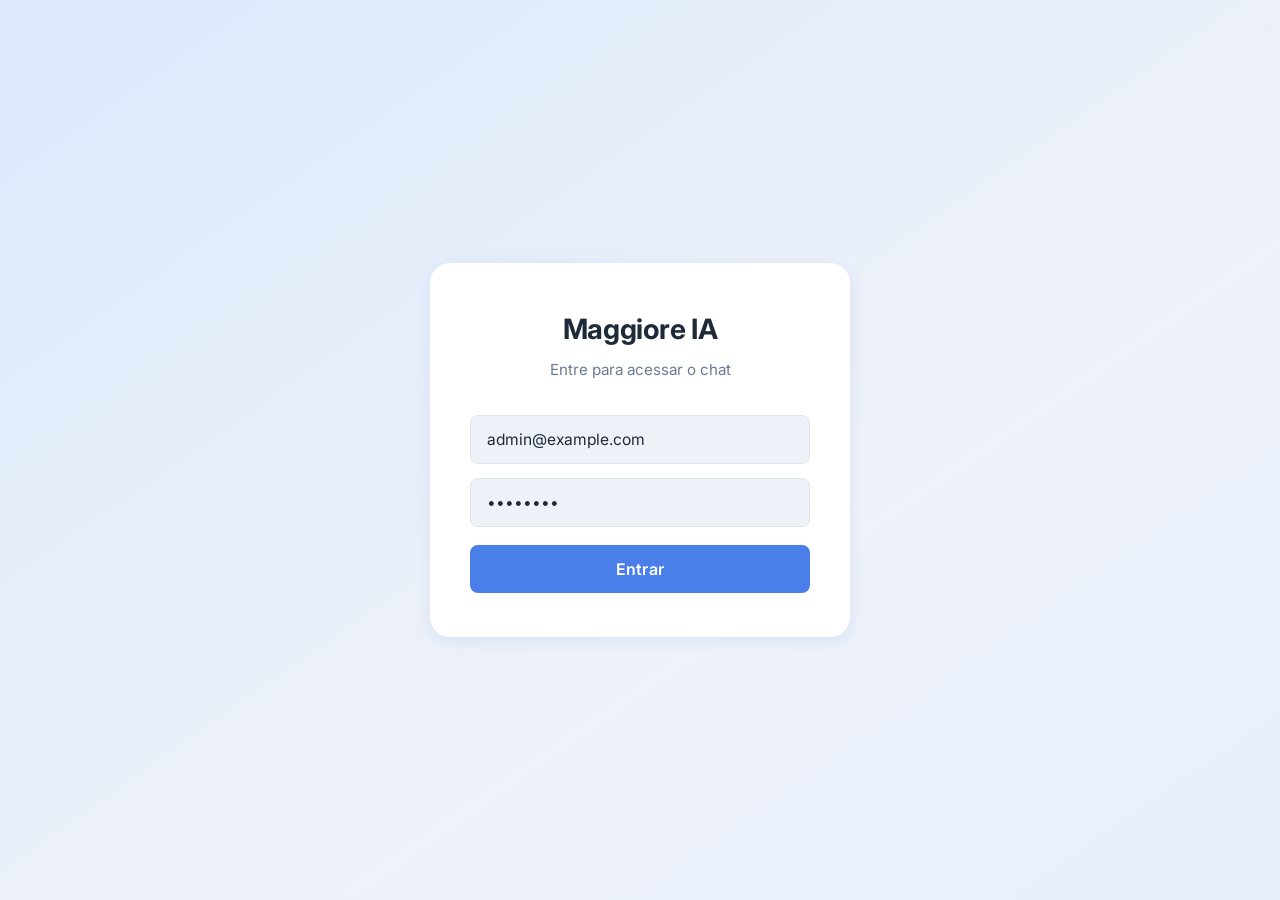
==== static/chat.html @ 81b96a22 "feat: initial commit — Maggiore IA WebUI FastAPI backend com proxy para Ollama, autenticação JWT e f" ====
<!DOCTYPE html>
<html lang="pt-BR">
<head>
  <meta charset="UTF-8">
  <meta name="viewport" content="width=device-width, initial-scale=1.0">
  <title>Maggiore IA — Chat</title>
  <link rel="stylesheet" href="/static/css/base.css">
  <link rel="stylesheet" href="/static/css/chat.css">
</head>
<body>
  <div class="chat-layout">

    <header class="chat-header">
      <h1>Maggiore IA</h1>

      <div class="header-controls">

        <!-- Model picker totalmente customizado -->
        <div class="model-picker" id="model-picker-wrap">
          <!-- Trigger (botão que abre o dropdown) -->
          <button type="button" class="model-picker-trigger" id="model-picker-trigger" aria-haspopup="listbox" aria-expanded="false">
            <div class="model-picker-icon">
              <svg width="14" height="14" viewBox="0 0 24 24" fill="none" stroke="currentColor" stroke-width="2.5" stroke-linecap="round" stroke-linejoin="round">
                <circle cx="12" cy="12" r="3"/><path d="M12 2v2M12 20v2M4.22 4.22l1.42 1.42M18.36 18.36l1.42 1.42M2 12h2M20 12h2M4.22 19.78l1.42-1.42M18.36 5.64l1.42-1.42"/>
              </svg>
            </div>
            <div class="model-picker-label">
              <div class="model-name" id="model-picker-name">Carregando…</div>
              <div class="model-sub">Modelo de linguagem</div>
            </div>
            <div class="model-picker-chevron" id="model-picker-chevron">
              <svg width="14" height="14" viewBox="0 0 24 24" fill="none" stroke="currentColor" stroke-width="2.5" stroke-linecap="round" stroke-linejoin="round">
                <polyline points="6 9 12 15 18 9"/>
              </svg>
            </div>
          </button>
          <!-- Dropdown (preenchido pelo JS) -->
          <ul class="model-dropdown" id="model-dropdown" role="listbox" aria-label="Modelos disponíveis"></ul>
          <!-- Input oculto para manter o valor selecionado acessível ao JS -->
          <input type="hidden" id="model-select" value="mistral">
        </div>

        <!-- Temperatura -->
        <div class="temp-group">
          <span class="temp-label">Temp.</span>
          <input type="range" id="temperature-slider" min="0" max="1" step="0.1" value="0.7" aria-label="Temperatura">
          <span class="temp-value-badge" id="temp-value">0.7</span>
        </div>

        <!-- Usuário -->
        <div class="user-menu">
          <span id="user-email" class="user-email"></span>
          <button type="button" id="btn-logout" class="btn-logout">Sair</button>
        </div>

      </div>
    </header>

    <main class="chat-messages" id="chat-messages">
      <div id="chat-log"></div>
    </main>

    <p id="api-error" class="chat-error"></p>

    <footer class="chat-footer">
      <div class="chat-footer-inner">
        <form id="chat-form" class="chat-input-wrap">
          <textarea id="message-input" placeholder="Digite sua mensagem…" rows="1"></textarea>
          <div class="chat-actions">
            <button type="submit" id="btn-send" class="btn-send" title="Enviar (Enter)">
              <svg xmlns="http://www.w3.org/2000/svg" width="18" height="18" viewBox="0 0 24 24" fill="none"
                   stroke="currentColor" stroke-width="2.5" stroke-linecap="round" stroke-linejoin="round">
                <line x1="12" y1="19" x2="12" y2="5"/>
                <polyline points="5 12 12 5 19 12"/>
              </svg>
            </button>
            <button type="button" id="btn-stop" class="btn-stop" title="Parar geração">
              <svg xmlns="http://www.w3.org/2000/svg" width="16" height="16" viewBox="0 0 24 24">
                <rect x="4" y="4" width="16" height="16" rx="2.5" fill="currentColor"/>
              </svg>
            </button>
          </div>
        </form>
      </div>
    </footer>

  </div>
  <script src="/static/js/auth.js"></script>
  <script src="/static/js/chat.js"></script>
</body>
</html>
---- static/css/base.css ----
/* base.css — estilos base, variáveis e login */
@import url('https://fonts.googleapis.com/css2?family=Inter:wght@400;500;600;700&display=swap');

:root {
  /* Paleta pastel/azul */
  --bg-page:         #eef2f8;
  --bg-card:         #ffffff;
  --bg-header:       #ffffff;
  --bg-user-msg:     #c7d8f8;
  --border:          #dde4f0;
  --border-focus:    #7aa5e8;

  --text:            #1e2a3a;
  --text-muted:      #6b7b96;
  --text-light:      #9aabc2;

  --accent:          #4a7ee8;
  --accent-hover:    #3366d6;
  --accent-soft:     #e8effe;

  --danger:          #e05a6b;
  --danger-soft:     #fdf0f1;

  --radius-sm:       8px;
  --radius-md:       14px;
  --radius-lg:       20px;
  --radius-full:     9999px;

  --shadow-sm:       0 1px 4px rgba(74, 126, 232, 0.08);
  --shadow-md:       0 4px 16px rgba(74, 126, 232, 0.12);

  --font:            'Inter', -apple-system, BlinkMacSystemFont, 'Segoe UI', sans-serif;
}

*, *::before, *::after {
  box-sizing: border-box;
  margin: 0;
  padding: 0;
}

body {
  font-family: var(--font);
  background: var(--bg-page);
  color: var(--text);
  line-height: 1.6;
  -webkit-font-smoothing: antialiased;
  min-height: 100vh;
}

/* ── Login ────────────────────────────────────────────────────────────────── */

.login-page {
  min-height: 100vh;
  display: flex;
  align-items: center;
  justify-content: center;
  padding: 24px;
  background: linear-gradient(145deg, #dce8fc 0%, #eef2f8 60%, #e8f0fe 100%);
}

.login-box {
  width: 100%;
  max-width: 420px;
  padding: 44px 40px;
  background: var(--bg-card);
  border-radius: var(--radius-lg);
  box-shadow: var(--shadow-md);
}

.login-box h1 {
  font-size: 1.75rem;
  font-weight: 700;
  color: var(--text);
  text-align: center;
  letter-spacing: -0.3px;
}

.login-box .subtitle {
  margin-top: 6px;
  margin-bottom: 32px;
  font-size: 0.95rem;
  color: var(--text-muted);
  text-align: center;
}

.login-box input {
  width: 100%;
  padding: 14px 16px;
  margin-bottom: 14px;
  border: 1.5px solid var(--border);
  border-radius: var(--radius-sm);
  font-size: 0.975rem;
  font-family: var(--font);
  color: var(--text);
  background: var(--bg-page);
  transition: border-color 0.2s, box-shadow 0.2s;
}

.login-box input:focus {
  outline: none;
  border-color: var(--border-focus);
  box-shadow: 0 0 0 3px rgba(74, 126, 232, 0.12);
  background: var(--bg-card);
}

.login-box input::placeholder {
  color: var(--text-light);
}

.login-box button[type="submit"] {
  width: 100%;
  padding: 14px;
  margin-top: 4px;
  border: none;
  border-radius: var(--radius-sm);
  background: var(--accent);
  color: white;
  font-size: 1rem;
  font-weight: 600;
  font-family: var(--font);
  cursor: pointer;
  letter-spacing: 0.2px;
  transition: background 0.2s, transform 0.1s;
}

.login-box button[type="submit"]:hover {
  background: var(--accent-hover);
}

.login-box button[type="submit"]:active {
  transform: scale(0.99);
}

.login-box button[type="submit"]:disabled {
  opacity: 0.65;
  cursor: not-allowed;
}

.login-error {
  margin-top: 14px;
  padding: 10px 14px;
  font-size: 0.875rem;
  color: var(--danger);
  background: var(--danger-soft);
  border-radius: var(--radius-sm);
  border-left: 3px solid var(--danger);
}

.login-error:empty {
  display: none;
}
---- static/css/chat.css ----
/* chat.css — layout principal do chat */

/* ── Layout ───────────────────────────────────────────────────────────────── */

.chat-layout {
  display: flex;
  flex-direction: column;
  height: 100vh;
  overflow: hidden;
  background: var(--bg-page);
}

/* ── Header ───────────────────────────────────────────────────────────────── */

.chat-header {
  display: flex;
  align-items: center;
  justify-content: space-between;
  flex-wrap: wrap;
  gap: 12px;
  padding: 0 28px;
  height: 64px;
  background: var(--bg-header);
  border-bottom: 1.5px solid var(--border);
  box-shadow: var(--shadow-sm);
  flex-shrink: 0;
  z-index: 100;
}

.chat-header h1 {
  font-size: 1.1rem;
  font-weight: 700;
  color: var(--text);
  letter-spacing: -0.2px;
}

.chat-header .header-controls {
  display: flex;
  align-items: center;
  gap: 16px;
  flex-wrap: wrap;
}

/* ── Model picker custom ──────────────────────────────────────────────────── */

.model-picker {
  position: relative;
}

/* Trigger (botão que abre o dropdown) */
.model-picker-trigger {
  display: flex;
  align-items: center;
  gap: 10px;
  padding: 7px 12px 7px 10px;
  border: 1.5px solid var(--border);
  border-radius: var(--radius-full);
  background: var(--bg-page);
  cursor: pointer;
  min-width: 200px;
  font-family: var(--font);
  transition: border-color 0.2s, box-shadow 0.2s;
}

.model-picker-trigger:hover,
.model-picker-trigger[aria-expanded="true"] {
  border-color: var(--border-focus);
  box-shadow: 0 0 0 3px rgba(74, 126, 232, 0.1);
}

.model-picker-icon {
  width: 28px;
  height: 28px;
  border-radius: 50%;
  background: var(--accent-soft);
  display: flex;
  align-items: center;
  justify-content: center;
  flex-shrink: 0;
  color: var(--accent);
}

.model-picker-label {
  flex: 1;
  min-width: 0;
  text-align: left;
}

.model-picker-label .model-name {
  font-size: 0.875rem;
  font-weight: 600;
  color: var(--text);
  white-space: nowrap;
  overflow: hidden;
  text-overflow: ellipsis;
  line-height: 1.2;
}

.model-picker-label .model-sub {
  font-size: 0.7rem;
  color: var(--text-muted);
  line-height: 1.3;
}

.model-picker-chevron {
  color: var(--text-muted);
  flex-shrink: 0;
  transition: transform 0.2s ease;
}

.model-picker-trigger[aria-expanded="true"] .model-picker-chevron {
  transform: rotate(180deg);
}

/* Dropdown list */
.model-dropdown {
  display: none;
  position: absolute;
  top: calc(100% + 8px);
  left: 0;
  min-width: 260px;
  background: var(--bg-card);
  border: 1.5px solid var(--border);
  border-radius: var(--radius-md);
  box-shadow: var(--shadow-md);
  list-style: none;
  padding: 6px;
  z-index: 200;
  overflow: hidden;
  animation: dropIn 0.15s ease;
}

@keyframes dropIn {
  from { opacity: 0; transform: translateY(-6px); }
  to   { opacity: 1; transform: translateY(0); }
}

.model-dropdown.open {
  display: block;
}

/* Cada item do dropdown */
.model-dropdown-item {
  display: flex;
  align-items: center;
  gap: 12px;
  padding: 10px 12px;
  border-radius: var(--radius-sm);
  cursor: pointer;
  transition: background 0.15s;
  user-select: none;
}

.model-dropdown-item:hover {
  background: var(--accent-soft);
}

.model-dropdown-item.selected {
  background: var(--accent-soft);
}

.model-dropdown-item .item-icon {
  width: 34px;
  height: 34px;
  border-radius: 50%;
  background: linear-gradient(135deg, #c7d8f8, #dce8fc);
  display: flex;
  align-items: center;
  justify-content: center;
  flex-shrink: 0;
  color: var(--accent);
  font-size: 0.9rem;
  font-weight: 700;
}

.model-dropdown-item .item-text {
  flex: 1;
  min-width: 0;
}

.model-dropdown-item .item-name {
  font-size: 0.9rem;
  font-weight: 600;
  color: var(--text);
  white-space: nowrap;
  overflow: hidden;
  text-overflow: ellipsis;
}

.model-dropdown-item .item-desc {
  font-size: 0.75rem;
  color: var(--text-muted);
  margin-top: 1px;
}

.model-dropdown-item .item-check {
  color: var(--accent);
  flex-shrink: 0;
  opacity: 0;
}

.model-dropdown-item.selected .item-check {
  opacity: 1;
}

/* ── Temperatura ─────────────────────────────────────────────────────────── */

.temp-group {
  display: flex;
  align-items: center;
  gap: 10px;
}

.temp-group .temp-label {
  font-size: 0.8rem;
  color: var(--text-muted);
  font-weight: 500;
}

.temp-group input[type="range"] {
  -webkit-appearance: none;
  appearance: none;
  width: 90px;
  height: 4px;
  border-radius: 99px;
  background: var(--border);
  outline: none;
  cursor: pointer;
}

.temp-group input[type="range"]::-webkit-slider-thumb {
  -webkit-appearance: none;
  width: 16px;
  height: 16px;
  border-radius: 50%;
  background: var(--accent);
  border: 2px solid white;
  box-shadow: 0 0 0 1px var(--accent);
  cursor: pointer;
}

.temp-group input[type="range"]::-moz-range-thumb {
  width: 16px;
  height: 16px;
  border-radius: 50%;
  background: var(--accent);
  border: 2px solid white;
  box-shadow: 0 0 0 1px var(--accent);
  cursor: pointer;
}

.temp-value-badge {
  font-size: 0.8rem;
  font-weight: 600;
  color: var(--accent);
  background: var(--accent-soft);
  padding: 2px 8px;
  border-radius: var(--radius-full);
  min-width: 36px;
  text-align: center;
}

/* ── User menu ────────────────────────────────────────────────────────────── */

.user-menu {
  display: flex;
  align-items: center;
  gap: 12px;
}

.user-email {
  font-size: 0.85rem;
  color: var(--text-muted);
  font-weight: 500;
}

.btn-logout {
  padding: 7px 16px;
  border: 1.5px solid var(--border);
  border-radius: var(--radius-full);
  background: transparent;
  font-size: 0.85rem;
  font-weight: 500;
  font-family: var(--font);
  color: var(--text-muted);
  cursor: pointer;
  transition: background 0.2s, border-color 0.2s, color 0.2s;
}

.btn-logout:hover {
  background: var(--danger-soft);
  border-color: var(--danger);
  color: var(--danger);
}

/* ── Área de mensagens ────────────────────────────────────────────────────── */

.chat-messages {
  flex: 1;
  min-height: 0;
  overflow-y: auto;
  overflow-x: hidden;
  scroll-behavior: smooth;
  /* padding lateral via #chat-log para não cortar o scrollbar */
}

.chat-messages::-webkit-scrollbar {
  width: 5px;
}

.chat-messages::-webkit-scrollbar-track {
  background: transparent;
}

.chat-messages::-webkit-scrollbar-thumb {
  background: var(--border);
  border-radius: 99px;
}

#chat-log {
  max-width: 760px;
  margin: 0 auto;
  padding: 32px 24px 16px;
  display: flex;
  flex-direction: column;
  gap: 24px;
}

/* ── Mensagens ───────────────────────────────────────────────────────────── */

.chat-message {
  display: flex;
  animation: msgIn 0.18s ease;
}

@keyframes msgIn {
  from { opacity: 0; transform: translateY(6px); }
  to   { opacity: 1; transform: translateY(0); }
}

/* Usuário: alinhado à direita com bolha */
.chat-message.user {
  justify-content: flex-end;
}

.chat-message.user .chat-bubble {
  max-width: 72%;
  padding: 12px 18px;
  background: var(--bg-user-msg);
  color: var(--text);
  border-radius: var(--radius-lg);
  border-bottom-right-radius: 4px;
  font-size: 0.975rem;
  line-height: 1.65;
  white-space: pre-wrap;
  word-break: break-word;
}

.chat-message.user .sender { display: none; }

/* IA: alinhado à esquerda, sem bolha, sem fundo */
.chat-message.assistant {
  justify-content: flex-start;
}

.chat-message.assistant .chat-bubble {
  max-width: 84%;
  padding: 0;
  background: transparent;
  font-size: 0.975rem;
  line-height: 1.75;
  white-space: pre-wrap;
  word-break: break-word;
  color: var(--text);
}

.chat-message.assistant .sender {
  display: block;
  font-size: 0.75rem;
  font-weight: 600;
  color: var(--text-muted);
  margin-bottom: 6px;
  letter-spacing: 0.3px;
  text-transform: uppercase;
}

/* ── Indicador "pensando" ─────────────────────────────────────────────────── */

.thinking-indicator {
  display: inline-flex;
  align-items: center;
  gap: 8px;
  font-size: 0.875rem;
  color: var(--text-muted);
  padding: 4px 0;
}

.thinking-dots {
  display: inline-flex;
  gap: 4px;
}

.thinking-dots span {
  width: 6px;
  height: 6px;
  border-radius: 50%;
  background: var(--accent);
  opacity: 0.3;
  animation: dotPulse 1.4s ease-in-out infinite both;
}

.thinking-dots span:nth-child(1) { animation-delay: 0s; }
.thinking-dots span:nth-child(2) { animation-delay: 0.22s; }
.thinking-dots span:nth-child(3) { animation-delay: 0.44s; }

@keyframes dotPulse {
  0%, 80%, 100% { opacity: 0.3; transform: scale(0.75); }
  40%           { opacity: 1;   transform: scale(1); }
}

/* ── Erro da API ─────────────────────────────────────────────────────────── */

.chat-error {
  max-width: 760px;
  margin: 0 auto 8px;
  padding: 10px 16px;
  font-size: 0.875rem;
  color: var(--danger);
  background: var(--danger-soft);
  border-radius: var(--radius-sm);
  border-left: 3px solid var(--danger);
}

.chat-error:empty { display: none; }

/* ── Rodapé / input area ─────────────────────────────────────────────────── */

.chat-footer {
  flex-shrink: 0;
  padding: 16px 24px 24px;
  background: var(--bg-page);
}

.chat-footer-inner {
  max-width: 760px;
  margin: 0 auto;
}

.chat-input-wrap {
  display: flex;
  gap: 10px;
  align-items: flex-end;
  background: var(--bg-card);
  border: 1.5px solid var(--border);
  border-radius: var(--radius-lg);
  padding: 10px 10px 10px 18px;
  transition: border-color 0.2s, box-shadow 0.2s;
  box-shadow: var(--shadow-sm);
}

.chat-input-wrap:focus-within {
  border-color: var(--border-focus);
  box-shadow: 0 0 0 3px rgba(74, 126, 232, 0.1);
}

.chat-input-wrap textarea {
  flex: 1;
  border: none;
  outline: none;
  resize: none;
  background: transparent;
  font-size: 0.975rem;
  font-family: var(--font);
  color: var(--text);
  line-height: 1.6;
  min-height: 28px;
  max-height: 180px;
  padding: 4px 0;
}

.chat-input-wrap textarea::placeholder {
  color: var(--text-light);
}

/* ── Botões de ação (enviar / parar) ─────────────────────────────────────── */

.chat-actions {
  position: relative;
  width: 44px;
  height: 44px;
  flex-shrink: 0;
}

.chat-actions .btn-send,
.chat-actions .btn-stop {
  position: absolute;
  inset: 0;
  display: flex;
  align-items: center;
  justify-content: center;
  width: 44px;
  height: 44px;
  border-radius: 50%;
  border: none;
  cursor: pointer;
  transition: opacity 0.18s ease, transform 0.18s ease, background 0.18s ease;
}

/* Enviar — azul pastel, visível por padrão */
.chat-actions .btn-send {
  background: var(--accent);
  color: white;
  opacity: 1;
  transform: scale(1);
  z-index: 2;
}

.chat-actions .btn-send:hover {
  background: var(--accent-hover);
}

/* Parar — vermelho, oculto por padrão */
.chat-actions .btn-stop {
  background: var(--danger);
  color: white;
  opacity: 0;
  transform: scale(0.6);
  z-index: 1;
  pointer-events: none;
}

.chat-actions .btn-stop:hover {
  background: #c94057;
}

/* Streaming ativo: troca os botões */
.chat-actions.is-streaming .btn-send {
  opacity: 0;
  transform: scale(0.6);
  pointer-events: none;
  z-index: 1;
}

.chat-actions.is-streaming .btn-stop {
  opacity: 1;
  transform: scale(1);
  pointer-events: auto;
  z-index: 2;
}

/* ── Responsivo ───────────────────────────────────────────────────────────── */

@media (max-width: 640px) {
  .chat-header {
    padding: 0 16px;
  }

  .chat-header h1 {
    font-size: 1rem;
  }

  .model-picker-face {
    min-width: 140px;
  }

  .temp-group input[type="range"] {
    width: 70px;
  }

  .chat-messages {
    padding: 20px 16px 12px;
  }

  .chat-footer {
    padding: 12px 16px 20px;
  }

  #chat-log {
    gap: 18px;
  }

  .chat-message.user .chat-bubble {
    max-width: 90%;
  }
}
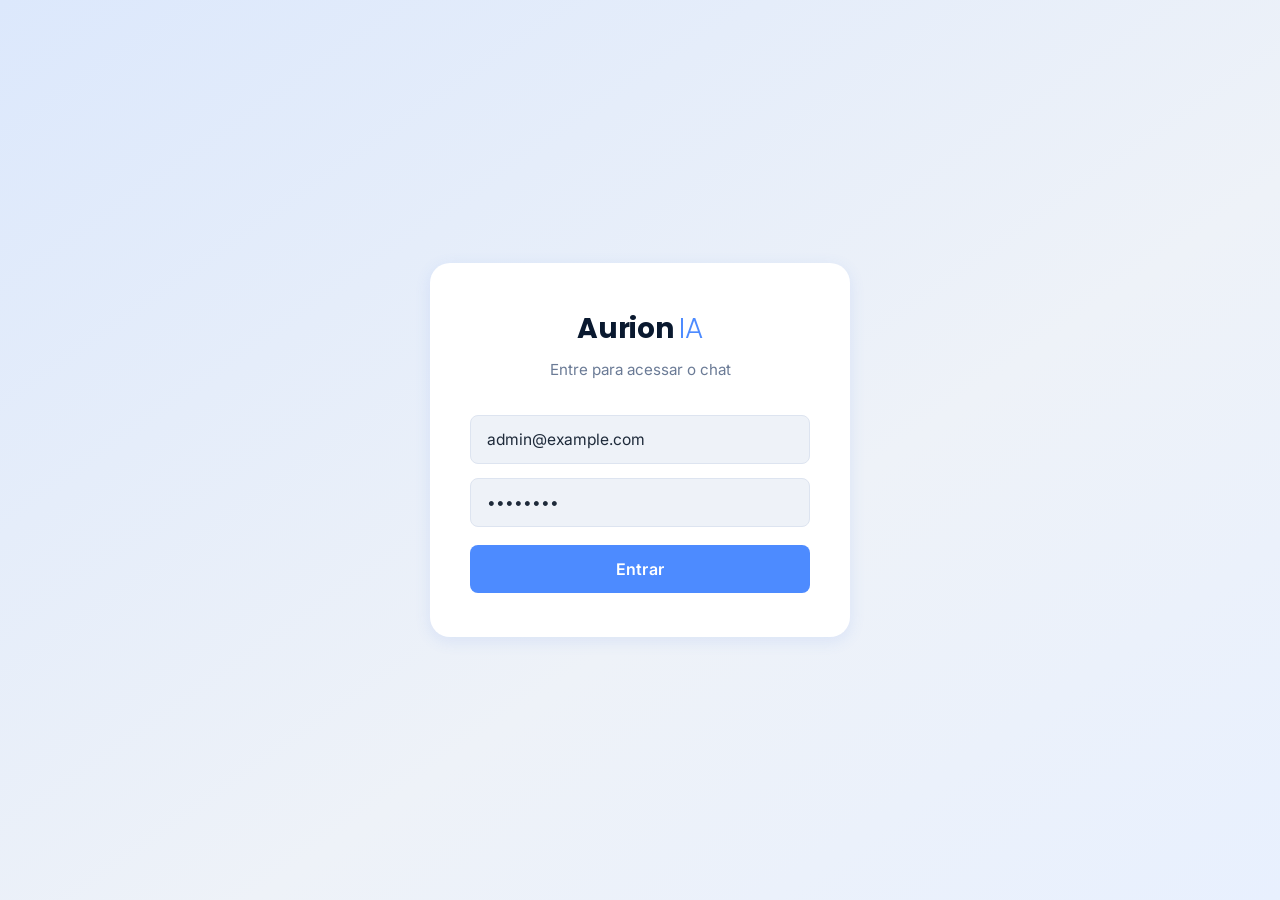
==== commit 4fcc1cdc: "UI: tema, ícone cérebro por tema, sidebar e model picker - Ícone cérebro (model picker + Pensando) c" ====
--- a/static/chat.html
+++ b/static/chat.html
@@ -3,88 +3,314 @@
 <head>
   <meta charset="UTF-8">
   <meta name="viewport" content="width=device-width, initial-scale=1.0">
-  <title>Maggiore IA — Chat</title>
+  <title>Aurion IA — Chat</title>
+  <link rel="icon" type="image/png" href="/static/image/aurion-icon-v3.1.png">
+  <link rel="stylesheet" href="https://cdnjs.cloudflare.com/ajax/libs/font-awesome/6.5.1/css/all.min.css" crossorigin="anonymous">
   <link rel="stylesheet" href="/static/css/base.css">
   <link rel="stylesheet" href="/static/css/chat.css">
 </head>
 <body>
-  <div class="chat-layout">
-
-    <header class="chat-header">
-      <h1>Maggiore IA</h1>
-
-      <div class="header-controls">
-
-        <!-- Model picker totalmente customizado -->
+  <div class="layout">
+
+    <!-- ── Sidebar ─────────────────────────────────────────────────── -->
+    <aside class="sidebar" id="sidebar">
+      <div class="sidebar-header">
+        <span class="sidebar-brand">
+          <img src="/static/image/aurion-icon-v3.1.svg" alt="" class="sidebar-brand-icon" width="24" height="24">
+          <span class="sidebar-brand-text"><span class="brand-aurion">Aurion</span> <span class="brand-ia">IA</span></span>
+        </span>
+        <button type="button" id="btn-toggle-sidebar" class="btn-icon-sm sidebar-toggle" title="Recolher menu" aria-label="Recolher menu">
+          <svg class="icon-sidebar" width="18" height="18" viewBox="0 0 24 24" fill="none" stroke="currentColor" stroke-width="2" stroke-linecap="round" stroke-linejoin="round"><rect x="3" y="4" width="6" height="16" rx="1"/><path d="M15 6h4M15 12h4M15 18h4"/></svg>
+          <img src="/static/image/aurion-icon-v3.1.svg" alt="" class="icon-logo" width="18" height="18">
+        </button>
+        <button type="button" id="btn-close-sidebar" class="btn-icon-sm sidebar-close" title="Fechar menu (mobile)" aria-label="Fechar menu">
+          <svg width="18" height="18" viewBox="0 0 24 24" fill="none" stroke="currentColor" stroke-width="2" stroke-linecap="round" stroke-linejoin="round"><line x1="18" y1="6" x2="6" y2="18"/><line x1="6" y1="6" x2="18" y2="18"/></svg>
+        </button>
+      </div>
+
+      <button type="button" id="btn-new-session" class="btn-new-session">
+        <svg width="15" height="15" viewBox="0 0 24 24" fill="none" stroke="currentColor" stroke-width="2.5" stroke-linecap="round" stroke-linejoin="round"><line x1="12" y1="5" x2="12" y2="19"/><line x1="5" y1="12" x2="19" y2="12"/></svg>
+        <span class="btn-new-session-text">Nova conversa</span>
+      </button>
+
+      <div class="sidebar-search-wrap">
+        <input type="text" id="sessions-search" class="sidebar-search" placeholder="Buscar conversas…" aria-label="Buscar conversas">
+      </div>
+
+      <div class="sidebar-archived-accordion" id="sidebar-archived-accordion" aria-expanded="false">
+        <button type="button" class="sidebar-archived-trigger" id="sidebar-archived-trigger" aria-controls="sidebar-archived-content" aria-expanded="false">
+          <span class="sidebar-archived-label">Arquivadas</span>
+          <svg class="sidebar-archived-chevron" width="14" height="14" viewBox="0 0 24 24" fill="none" stroke="currentColor" stroke-width="2"><polyline points="6 9 12 15 18 9"/></svg>
+        </button>
+        <div id="sidebar-archived-content" class="sidebar-archived-content" role="region" aria-labelledby="sidebar-archived-trigger" hidden>
+          <div id="sessions-archived-list" class="sessions-list sessions-archived-list">
+            <!-- preenchido ao expandir -->
+          </div>
+        </div>
+      </div>
+
+      <nav class="sessions-nav">
+        <div id="sessions-list" class="sessions-list">
+          <!-- preenchido pelo JS -->
+        </div>
+      </nav>
+
+      <footer class="sidebar-footer">
+        <div class="sidebar-user-wrap">
+          <button type="button" id="btn-sidebar-user" class="sidebar-user-trigger" aria-haspopup="true" aria-expanded="false" aria-label="Menu do usuário">
+            <span class="sidebar-user-avatar" id="sidebar-user-avatar">?</span>
+            <span class="sidebar-user-info">
+              <span class="sidebar-user-name" id="sidebar-user-name">Usuário</span>
+              <span class="sidebar-user-email" id="sidebar-user-email"></span>
+            </span>
+            <svg class="sidebar-user-chevron" width="14" height="14" viewBox="0 0 24 24" fill="none" stroke="currentColor" stroke-width="2"><polyline points="18 15 12 9 6 15"/></svg>
+          </button>
+          <div id="sidebar-user-dropdown" class="sidebar-user-dropdown" role="menu" aria-hidden="true">
+            <button type="button" class="sidebar-user-dropdown-item" data-action="profile" role="menuitem">Perfil</button>
+            <button type="button" class="sidebar-user-dropdown-item" data-action="prefs" role="menuitem">Configurações</button>
+            <button type="button" class="sidebar-user-dropdown-item sidebar-user-dropdown-item-danger" data-action="logout" role="menuitem">Sair</button>
+          </div>
+        </div>
+      </footer>
+    </aside>
+
+    <!-- ── Área de chat ────────────────────────────────────────────── -->
+    <div class="chat-layout">
+
+      <header class="chat-header">
+        <!-- Abrir sidebar (apenas mobile) -->
+        <button type="button" id="btn-open-sidebar" class="btn-icon-sm btn-open-sidebar-mobile" title="Abrir histórico" aria-label="Abrir histórico">
+          <svg width="18" height="18" viewBox="0 0 24 24" fill="none" stroke="currentColor" stroke-width="2" stroke-linecap="round" stroke-linejoin="round"><line x1="3" y1="12" x2="21" y2="12"/><line x1="3" y1="6" x2="21" y2="6"/><line x1="3" y1="18" x2="21" y2="18"/></svg>
+        </button>
+
+        <!-- Model picker (à esquerda do título) -->
         <div class="model-picker" id="model-picker-wrap">
-          <!-- Trigger (botão que abre o dropdown) -->
-          <button type="button" class="model-picker-trigger" id="model-picker-trigger" aria-haspopup="listbox" aria-expanded="false">
-            <div class="model-picker-icon">
-              <svg width="14" height="14" viewBox="0 0 24 24" fill="none" stroke="currentColor" stroke-width="2.5" stroke-linecap="round" stroke-linejoin="round">
-                <circle cx="12" cy="12" r="3"/><path d="M12 2v2M12 20v2M4.22 4.22l1.42 1.42M18.36 18.36l1.42 1.42M2 12h2M20 12h2M4.22 19.78l1.42-1.42M18.36 5.64l1.42-1.42"/>
-              </svg>
-            </div>
-            <div class="model-picker-label">
-              <div class="model-name" id="model-picker-name">Carregando…</div>
-              <div class="model-sub">Modelo de linguagem</div>
-            </div>
-            <div class="model-picker-chevron" id="model-picker-chevron">
-              <svg width="14" height="14" viewBox="0 0 24 24" fill="none" stroke="currentColor" stroke-width="2.5" stroke-linecap="round" stroke-linejoin="round">
-                <polyline points="6 9 12 15 18 9"/>
-              </svg>
-            </div>
-          </button>
-          <!-- Dropdown (preenchido pelo JS) -->
-          <ul class="model-dropdown" id="model-dropdown" role="listbox" aria-label="Modelos disponíveis"></ul>
-          <!-- Input oculto para manter o valor selecionado acessível ao JS -->
-          <input type="hidden" id="model-select" value="mistral">
-        </div>
-
-        <!-- Temperatura -->
-        <div class="temp-group">
-          <span class="temp-label">Temp.</span>
-          <input type="range" id="temperature-slider" min="0" max="1" step="0.1" value="0.7" aria-label="Temperatura">
-          <span class="temp-value-badge" id="temp-value">0.7</span>
-        </div>
-
-        <!-- Usuário -->
-        <div class="user-menu">
-          <span id="user-email" class="user-email"></span>
-          <button type="button" id="btn-logout" class="btn-logout">Sair</button>
-        </div>
-
-      </div>
-    </header>
-
-    <main class="chat-messages" id="chat-messages">
-      <div id="chat-log"></div>
-    </main>
-
-    <p id="api-error" class="chat-error"></p>
-
-    <footer class="chat-footer">
-      <div class="chat-footer-inner">
-        <form id="chat-form" class="chat-input-wrap">
-          <textarea id="message-input" placeholder="Digite sua mensagem…" rows="1"></textarea>
-          <div class="chat-actions">
-            <button type="submit" id="btn-send" class="btn-send" title="Enviar (Enter)">
-              <svg xmlns="http://www.w3.org/2000/svg" width="18" height="18" viewBox="0 0 24 24" fill="none"
-                   stroke="currentColor" stroke-width="2.5" stroke-linecap="round" stroke-linejoin="round">
-                <line x1="12" y1="19" x2="12" y2="5"/>
-                <polyline points="5 12 12 5 19 12"/>
-              </svg>
+            <button type="button" class="model-picker-trigger" id="model-picker-trigger" aria-haspopup="listbox" aria-expanded="false">
+              <div class="model-picker-icon">
+                <span class="model-picker-brain-icon" role="img" aria-hidden="true"></span>
+              </div>
+              <div class="model-picker-label">
+                <div class="model-name" id="model-picker-name">Carregando…</div>
+                <div class="model-sub">Modelo de linguagem</div>
+              </div>
+              <div class="model-picker-chevron" id="model-picker-chevron">
+                <svg width="14" height="14" viewBox="0 0 24 24" fill="none" stroke="currentColor" stroke-width="2.5" stroke-linecap="round" stroke-linejoin="round">
+                  <polyline points="6 9 12 15 18 9"/>
+                </svg>
+              </div>
             </button>
-            <button type="button" id="btn-stop" class="btn-stop" title="Parar geração">
-              <svg xmlns="http://www.w3.org/2000/svg" width="16" height="16" viewBox="0 0 24 24">
-                <rect x="4" y="4" width="16" height="16" rx="2.5" fill="currentColor"/>
-              </svg>
+            <ul class="model-dropdown" id="model-dropdown" role="listbox" aria-label="Modelos disponíveis"></ul>
+            <input type="hidden" id="model-select" value="mistral">
+          </div>
+
+        <h1 id="chat-header-title" class="chat-header-brand"><span class="brand-aurion">Aurion</span> <span class="brand-ia">IA</span></h1>
+
+        <div class="header-controls">
+          <button type="button" id="btn-theme" class="btn-icon-sm" title="Alternar tema" aria-label="Alternar tema">
+              <svg id="icon-sun" xmlns="http://www.w3.org/2000/svg" width="18" height="18" viewBox="0 0 24 24" fill="none" stroke="currentColor" stroke-width="2" stroke-linecap="round" stroke-linejoin="round"><circle cx="12" cy="12" r="5"/><line x1="12" y1="1" x2="12" y2="3"/><line x1="12" y1="21" x2="12" y2="23"/><line x1="4.22" y1="4.22" x2="5.64" y2="5.64"/><line x1="18.36" y1="18.36" x2="19.78" y2="19.78"/><line x1="1" y1="12" x2="3" y2="12"/><line x1="21" y1="12" x2="23" y2="12"/><line x1="4.22" y1="19.78" x2="5.64" y2="18.36"/><line x1="18.36" y1="5.64" x2="19.78" y2="4.22"/></svg>
+              <svg id="icon-moon" xmlns="http://www.w3.org/2000/svg" width="18" height="18" viewBox="0 0 24 24" fill="none" stroke="currentColor" stroke-width="2" stroke-linecap="round" stroke-linejoin="round" style="display:none"><path d="M21 12.79A9 9 0 1 1 11.21 3 7 7 0 0 0 21 12.79z"/></svg>
             </button>
-          </div>
-        </form>
-      </div>
-    </footer>
-
-  </div>
+        </div>
+      </header>
+
+      <main class="chat-messages" id="chat-messages">
+        <div id="empty-state" class="empty-state" aria-hidden="true">
+          <div class="empty-state-inner">
+            <h2 id="empty-state-title" class="empty-state-title">Como posso te ajudar?</h2>
+            <p id="empty-state-subtitle" class="empty-state-subtitle">Pergunte qualquer coisa. A IA vai responder em seguida.</p>
+            <form id="empty-state-form" class="empty-state-form">
+              <div class="chat-input-wrap empty-state-input-wrap">
+                <div class="chat-input-row chat-input-row-main">
+                  <textarea id="empty-state-input" placeholder="Digite sua mensagem…" rows="1"></textarea>
+                  <div class="chat-actions">
+                  <button type="submit" class="btn-send" title="Enviar">
+                    <svg xmlns="http://www.w3.org/2000/svg" width="18" height="18" viewBox="0 0 24 24" fill="none" stroke="currentColor" stroke-width="2.5" stroke-linecap="round" stroke-linejoin="round"><line x1="12" y1="19" x2="12" y2="5"/><polyline points="5 12 12 5 19 12"/></svg>
+                  </button>
+                </div>
+                </div>
+                <div class="chat-input-row chat-input-row-config">
+                  <div class="thinking-controls" id="thinking-controls-empty">
+                    <label class="thinking-toggle-btn"><input type="checkbox" id="thinking-enabled-empty" class="thinking-checkbox" aria-label="Ativar Thinking"><span class="thinking-toggle-icon"><svg width="14" height="14" viewBox="0 0 24 24" fill="none" stroke="currentColor" stroke-width="2"><path d="M9.663 17h4.673M12 3v1m6.364 1.636l-.707.707M21 12h-1M4 12H3m3.343-5.657l-.707-.707m2.828 9.9a5 5 0 117.072 0l-.548.547A3.374 3.374 0 0014 18.469V19a2 2 0 11-4 0v-.531c0-.895-.356-1.754-.988-2.386l-.548-.547z"/></svg></span><span class="thinking-toggle-label">Thinking</span></label>
+                    <div class="thinking-level-picker thinking-level-dropup" id="thinking-level-picker-empty">
+                      <button type="button" class="thinking-level-trigger-btn" id="thinking-level-trigger-empty" aria-haspopup="listbox" aria-expanded="false">
+                        <span class="thinking-level-icon"><svg width="14" height="14" viewBox="0 0 24 24" fill="none" stroke="currentColor" stroke-width="2"><path d="M9.663 17h4.673M12 3v1m6.364 1.636l-.707.707M21 12h-1M4 12H3m3.343-5.657l-.707-.707m2.828 9.9a5 5 0 117.072 0l-.548.547A3.374 3.374 0 0014 18.469V19a2 2 0 11-4 0v-.531c0-.895-.356-1.754-.988-2.386l-.548-.547z"/></svg></span>
+                        <span class="thinking-level-name" id="thinking-level-name-empty">Inteligente</span>
+                        <span class="thinking-level-chevron"><svg width="12" height="12" viewBox="0 0 24 24" fill="none" stroke="currentColor" stroke-width="2.5"><polyline points="18 15 12 9 6 15"/></svg></span>
+                      </button>
+                      <ul class="thinking-level-list" id="thinking-level-dropdown-empty" role="listbox">
+                        <li class="thinking-level-item" data-value="esperto" role="option">Esperto</li>
+                        <li class="thinking-level-item" data-value="inteligente" role="option">Inteligente</li>
+                        <li class="thinking-level-item" data-value="culto" role="option">Culto</li>
+                        <li class="thinking-level-item" data-value="sabio" role="option">Sábio</li>
+                      </ul>
+                      <input type="hidden" id="thinking-level-empty" value="inteligente">
+                    </div>
+                  </div>
+                </div>
+              </div>
+            </form>
+          </div>
+        </div>
+        <div id="chat-log"></div>
+      </main>
+
+      <p id="api-error" class="chat-error"></p>
+
+      <footer class="chat-footer" id="chat-footer">
+        <div class="chat-footer-inner">
+          <form id="chat-form" class="chat-input-wrap">
+            <div class="chat-input-row chat-input-row-main">
+              <textarea id="message-input" placeholder="Digite sua mensagem…" rows="1"></textarea>
+              <div class="chat-actions">
+              <button type="submit" id="btn-send" class="btn-send" title="Enviar (Enter)">
+                <svg xmlns="http://www.w3.org/2000/svg" width="18" height="18" viewBox="0 0 24 24" fill="none"
+                     stroke="currentColor" stroke-width="2.5" stroke-linecap="round" stroke-linejoin="round">
+                  <line x1="12" y1="19" x2="12" y2="5"/>
+                  <polyline points="5 12 12 5 19 12"/>
+                </svg>
+              </button>
+              <button type="button" id="btn-stop" class="btn-stop" title="Parar geração">
+                <svg xmlns="http://www.w3.org/2000/svg" width="16" height="16" viewBox="0 0 24 24">
+                  <rect x="4" y="4" width="16" height="16" rx="2.5" fill="currentColor"/>
+                </svg>
+              </button>
+            </div>
+            </div>
+            <div class="chat-input-row chat-input-row-config">
+              <div class="thinking-controls" id="thinking-controls">
+                <label class="thinking-toggle-btn" title="Modo Thinking: análise antes da resposta">
+                  <input type="checkbox" id="thinking-enabled" class="thinking-checkbox" aria-label="Ativar Thinking">
+                  <span class="thinking-toggle-icon"><svg width="14" height="14" viewBox="0 0 24 24" fill="none" stroke="currentColor" stroke-width="2" stroke-linecap="round" stroke-linejoin="round"><path d="M9.663 17h4.673M12 3v1m6.364 1.636l-.707.707M21 12h-1M4 12H3m3.343-5.657l-.707-.707m2.828 9.9a5 5 0 117.072 0l-.548.547A3.374 3.374 0 0014 18.469V19a2 2 0 11-4 0v-.531c0-.895-.356-1.754-.988-2.386l-.548-.547z"/></svg></span>
+                  <span class="thinking-toggle-label">Thinking</span>
+                </label>
+                <div class="thinking-level-picker thinking-level-dropup" id="thinking-level-picker">
+                  <button type="button" class="thinking-level-trigger-btn" id="thinking-level-trigger" aria-haspopup="listbox" aria-expanded="false">
+                    <span class="thinking-level-icon"><svg width="14" height="14" viewBox="0 0 24 24" fill="none" stroke="currentColor" stroke-width="2" stroke-linecap="round" stroke-linejoin="round"><path d="M9.663 17h4.673M12 3v1m6.364 1.636l-.707.707M21 12h-1M4 12H3m3.343-5.657l-.707-.707m2.828 9.9a5 5 0 117.072 0l-.548.547A3.374 3.374 0 0014 18.469V19a2 2 0 11-4 0v-.531c0-.895-.356-1.754-.988-2.386l-.548-.547z"/></svg></span>
+                    <span class="thinking-level-name" id="thinking-level-name">Inteligente</span>
+                    <span class="thinking-level-chevron"><svg width="12" height="12" viewBox="0 0 24 24" fill="none" stroke="currentColor" stroke-width="2.5"><polyline points="18 15 12 9 6 15"/></svg></span>
+                  </button>
+                  <ul class="thinking-level-list" id="thinking-level-dropdown" role="listbox">
+                    <li class="thinking-level-item" data-value="esperto" role="option">Esperto</li>
+                    <li class="thinking-level-item" data-value="inteligente" role="option">Inteligente</li>
+                    <li class="thinking-level-item" data-value="culto" role="option">Culto</li>
+                    <li class="thinking-level-item" data-value="sabio" role="option">Sábio</li>
+                  </ul>
+                  <input type="hidden" id="thinking-level" value="inteligente">
+                </div>
+              </div>
+            </div>
+          </form>
+        </div>
+      </footer>
+
+    </div><!-- .chat-layout -->
+
+    <!-- Overlay para fechar sidebar no mobile -->
+    <div class="sidebar-overlay" id="sidebar-overlay"></div>
+
+    <!-- Modal Perfil -->
+    <div id="modal-profile" class="modal" role="dialog" aria-labelledby="modal-profile-title" aria-hidden="true">
+      <div class="modal-backdrop"></div>
+      <div class="modal-box">
+        <div class="modal-header">
+          <h2 id="modal-profile-title">Perfil</h2>
+          <button type="button" class="modal-close profile-modal-close" aria-label="Fechar">&times;</button>
+        </div>
+        <div class="modal-body">
+          <div class="form-group">
+            <label for="profile-email">E-mail</label>
+            <input type="text" id="profile-email" readonly class="input-readonly">
+          </div>
+          <div class="form-row">
+            <div class="form-group">
+              <label for="profile-first-name">Nome</label>
+              <input type="text" id="profile-first-name" placeholder="Nome" maxlength="128">
+            </div>
+            <div class="form-group">
+              <label for="profile-last-name">Sobrenome</label>
+              <input type="text" id="profile-last-name" placeholder="Sobrenome" maxlength="128">
+            </div>
+          </div>
+          <div class="form-group">
+            <label for="profile-nickname">Apelido</label>
+            <input type="text" id="profile-nickname" placeholder="Apelido" maxlength="128">
+          </div>
+          <div class="form-group">
+            <label for="profile-bio">Bio</label>
+            <textarea id="profile-bio" placeholder="Um pouco sobre você (pode ser usado na memória depois)" rows="3" maxlength="1000"></textarea>
+          </div>
+          <div class="modal-section">
+            <h3 class="modal-section-title">Segurança</h3>
+            <div class="form-group">
+              <label for="profile-current-password">Senha atual</label>
+              <input type="password" id="profile-current-password" placeholder="Senha atual" autocomplete="current-password">
+            </div>
+            <div class="form-group">
+              <label for="profile-new-password">Nova senha</label>
+              <input type="password" id="profile-new-password" placeholder="Nova senha" autocomplete="new-password">
+            </div>
+            <button type="button" class="btn-secondary" id="profile-change-password-btn">Trocar senha</button>
+          </div>
+        </div>
+        <div class="modal-footer">
+          <button type="button" class="btn-primary" id="profile-save-btn">Salvar</button>
+          <button type="button" class="btn-secondary" id="profile-close-btn">Fechar</button>
+        </div>
+      </div>
+    </div>
+
+    <!-- Modal Preferências (estilo igual ao dropdown do modelo) -->
+    <div id="modal-prefs" class="modal" role="dialog" aria-labelledby="modal-prefs-title" aria-hidden="true">
+      <div class="modal-backdrop"></div>
+      <div class="modal-box modal-prefs-box">
+        <div class="modal-header">
+          <h2 id="modal-prefs-title">Preferências</h2>
+          <button type="button" class="modal-close modal-prefs-close" aria-label="Fechar">&times;</button>
+        </div>
+        <div class="modal-body">
+          <div class="form-group">
+            <label for="pref-model">Modelo padrão</label>
+            <div class="pref-model-picker">
+              <button type="button" class="model-picker-trigger pref-trigger" id="pref-model-trigger" aria-haspopup="listbox" aria-expanded="false">
+                <div class="model-picker-icon"><span class="model-picker-brain-icon" role="img" aria-hidden="true"></span></div>
+                <div class="model-picker-label"><div class="model-name" id="pref-model-name">Carregando…</div><div class="model-sub">Modelo de linguagem</div></div>
+                <div class="model-picker-chevron"><svg width="14" height="14" viewBox="0 0 24 24" fill="none" stroke="currentColor" stroke-width="2.5"><polyline points="6 9 12 15 18 9"/></svg></div>
+              </button>
+              <ul class="model-dropdown pref-dropdown" id="pref-model-dropdown" role="listbox"></ul>
+              <input type="hidden" id="pref-model-value" value="">
+            </div>
+          </div>
+          <div class="form-group">
+            <label for="pref-temperature">Temperatura padrão</label>
+            <div class="pref-temperature-wrap">
+              <input type="range" id="pref-temperature" min="0" max="1" step="0.1" value="0.7">
+              <span id="pref-temperature-value" class="pref-value">0.7</span>
+            </div>
+          </div>
+          <div class="form-group">
+            <label for="pref-theme">Tema padrão</label>
+            <div class="pref-theme-picker">
+              <button type="button" class="model-picker-trigger pref-trigger" id="pref-theme-trigger" aria-haspopup="listbox" aria-expanded="false">
+                <div class="model-picker-label"><div class="model-name" id="pref-theme-name">Seguir sistema</div><div class="model-sub">Aparência</div></div>
+                <div class="model-picker-chevron"><svg width="14" height="14" viewBox="0 0 24 24" fill="none" stroke="currentColor" stroke-width="2.5"><polyline points="6 9 12 15 18 9"/></svg></div>
+              </button>
+              <ul class="model-dropdown pref-dropdown" id="pref-theme-dropdown" role="listbox">
+                <li class="model-dropdown-item" data-value="light" role="option">Claro</li>
+                <li class="model-dropdown-item" data-value="dark" role="option">Escuro</li>
+                <li class="model-dropdown-item" data-value="system" role="option">Seguir sistema</li>
+              </ul>
+              <input type="hidden" id="pref-theme-value" value="system">
+            </div>
+          </div>
+        </div>
+        <div class="modal-footer">
+          <button type="button" class="btn-primary" id="prefs-save-btn">Salvar</button>
+        </div>
+      </div>
+    </div>
+
+  </div><!-- .layout -->
+
   <script src="/static/js/auth.js"></script>
   <script src="/static/js/chat.js"></script>
 </body>
--- a/static/css/base.css
+++ b/static/css/base.css
@@ -1,8 +1,13 @@
 /* base.css — estilos base, variáveis e login */
 @import url('https://fonts.googleapis.com/css2?family=Inter:wght@400;500;600;700&display=swap');
+@import url('https://fonts.googleapis.com/css2?family=Poppins:wght@300;400;500;600;700&display=swap');
 
 :root {
-  /* Paleta pastel/azul */
+  /* Marca Aurion IA */
+  --aurion-light:    #4D8BFF;
+  --aurion-dark:    #0A192F;
+
+  /* Paleta (tons claros com Aurion) */
   --bg-page:         #eef2f8;
   --bg-card:         #ffffff;
   --bg-header:       #ffffff;
@@ -14,8 +19,8 @@
   --text-muted:      #6b7b96;
   --text-light:      #9aabc2;
 
-  --accent:          #4a7ee8;
-  --accent-hover:    #3366d6;
+  --accent:          var(--aurion-light);
+  --accent-hover:    #3d7ae8;
   --accent-soft:     #e8effe;
 
   --danger:          #e05a6b;
@@ -30,6 +35,41 @@
   --shadow-md:       0 4px 16px rgba(74, 126, 232, 0.12);
 
   --font:            'Inter', -apple-system, BlinkMacSystemFont, 'Segoe UI', sans-serif;
+  --font-brand:      'Poppins', var(--font);
+
+  /* Ícone cérebro: tema claro = azul escuro */
+  --brain-icon-color: var(--aurion-dark);
+}
+
+/* ── Tema escuro (Aurion dark) ─────────────────────────────────────────────── */
+[data-theme="dark"] {
+  /* Ícone cérebro: tema escuro = azul claro */
+  --brain-icon-color: var(--aurion-light);
+
+  --bg-page:         #0A192F;
+  --bg-card:         #112240;
+  --bg-header:       #0A192F;
+  --bg-user-msg:     #1e3a5f;
+  --border:          #233554;
+  --border-focus:    #4D8BFF;
+
+  --text:            #e6f1ff;
+  --text-muted:      #94a3b8;
+  --text-light:      #64748b;
+
+  --accent:          var(--aurion-light);
+  --accent-hover:    #6b9dff;
+  --accent-soft:     #1e3a5f;
+
+  --danger:          #f87171;
+  --danger-soft:     #2d1515;
+
+  --shadow-sm:       0 1px 4px rgba(0, 0, 0, 0.3);
+  --shadow-md:       0 4px 16px rgba(0, 0, 0, 0.4);
+}
+
+[data-theme="dark"] .login-page {
+  background: linear-gradient(145deg, #020c1b 0%, #0A192F 60%, #112240 100%);
 }
 
 *, *::before, *::after {
@@ -69,10 +109,23 @@
 
 .login-box h1 {
   font-size: 1.75rem;
-  font-weight: 700;
   color: var(--text);
   text-align: center;
   letter-spacing: -0.3px;
+}
+.login-box h1.login-brand {
+  font-family: var(--font-brand);
+}
+.login-box h1.login-brand .brand-aurion {
+  font-weight: 700;
+  color: #0A192F;
+}
+.login-box h1.login-brand .brand-ia {
+  font-weight: 300;
+  color: var(--accent);
+}
+[data-theme="dark"] .login-box h1.login-brand .brand-aurion {
+  color: var(--text);
 }
 
 .login-box .subtitle {
@@ -149,3 +202,31 @@
 .login-error:empty {
   display: none;
 }
+
+/* Toast (notificações leves) */
+.toast-msg {
+  position: fixed;
+  bottom: 24px;
+  left: 50%;
+  transform: translateX(-50%);
+  padding: 12px 20px;
+  background: var(--bg-card);
+  border: 1.5px solid var(--border);
+  border-radius: var(--radius-md);
+  box-shadow: var(--shadow-md);
+  font-size: 0.875rem;
+  color: var(--text);
+  z-index: 1000;
+  animation: toastIn 0.25s ease;
+}
+
+.toast-msg.toast-error {
+  color: var(--danger);
+  border-color: var(--danger);
+  background: var(--danger-soft);
+}
+
+@keyframes toastIn {
+  from { opacity: 0; transform: translateX(-50%) translateY(10px); }
+  to   { opacity: 1; transform: translateX(-50%) translateY(0); }
+}
--- a/static/css/chat.css
+++ b/static/css/chat.css
@@ -1,24 +1,718 @@
 /* chat.css — layout principal do chat */
 
-/* ── Layout ───────────────────────────────────────────────────────────────── */
-
-.chat-layout {
-  display: flex;
-  flex-direction: column;
+/* ── Layout raiz: sidebar fixa à esquerda + chat à direita ──────────────── */
+
+html, body {
+  height: 100%;
+  overflow: hidden;
+}
+
+.layout {
+  display: flex;
+  width: 100vw;
   height: 100vh;
   overflow: hidden;
   background: var(--bg-page);
 }
 
+/* ── Sidebar ─────────────────────────────────────────────────────────────── */
+
+.sidebar {
+  width: 260px;
+  flex-shrink: 0;
+  display: flex;
+  flex-direction: column;
+  height: 100vh;
+  background: var(--bg-card);
+  border-right: 1.5px solid var(--border);
+  transition: width 0.25s ease, transform 0.25s ease;
+  z-index: 200;
+  overflow: hidden;
+}
+
+.sidebar-collapsed {
+  width: 72px;
+}
+
+.sidebar-collapsed .sidebar-brand-text,
+.sidebar-collapsed .btn-new-session-text,
+.sidebar-collapsed .sidebar-search-wrap,
+.sidebar-collapsed .sessions-group-label,
+.sidebar-collapsed .session-item-text,
+.sidebar-collapsed .session-item-date,
+.sidebar-collapsed .session-item-actions,
+.sidebar-collapsed .sidebar-archived-accordion,
+.sidebar-collapsed .sessions-nav {
+  display: none !important;
+}
+
+.sidebar-collapsed .sidebar-header {
+  justify-content: center;
+  padding-left: 12px;
+  padding-right: 12px;
+}
+.sidebar-collapsed .sidebar-brand {
+  display: none;
+}
+
+.sidebar-collapsed .sidebar-close {
+  display: none;
+}
+
+.sidebar-collapsed .btn-new-session {
+  justify-content: center;
+  padding: 10px;
+  margin: 0 8px 8px;
+}
+
+.sidebar-collapsed .session-item-row {
+  justify-content: center;
+  padding: 10px;
+}
+
+.sidebar-collapsed .session-item-icon {
+  margin: 0;
+}
+
+.sidebar-toggle .icon-sidebar {
+  display: block;
+}
+
+.sidebar-toggle .icon-logo {
+  display: none;
+}
+.sidebar-collapsed .sidebar-toggle .icon-sidebar {
+  display: none;
+}
+.sidebar-collapsed .sidebar-toggle .icon-logo {
+  display: block;
+}
+.sidebar-collapsed .sidebar-toggle:hover .icon-logo {
+  display: none;
+}
+.sidebar-collapsed .sidebar-toggle:hover .icon-sidebar {
+  display: block;
+}
+
+[data-theme="dark"] .sidebar {
+  background: #1f2937;
+}
+/* Tema escuro: ícone Aurion em tom claro, quase branco */
+[data-theme="dark"] .sidebar-brand-icon,
+[data-theme="dark"] .sidebar-toggle .icon-logo {
+  filter: brightness(0) invert(1);
+  opacity: 0.92;
+}
+
+.sidebar-header {
+  display: flex;
+  align-items: center;
+  gap: 8px;
+  padding: 18px 16px 12px;
+  flex-shrink: 0;
+}
+
+.sidebar-brand {
+  display: flex;
+  align-items: center;
+  gap: 8px;
+  font-family: var(--font-brand);
+  font-size: 0.95rem;
+  color: var(--text);
+  letter-spacing: -0.2px;
+  flex: 1;
+  min-width: 0;
+}
+.sidebar-brand-icon {
+  flex-shrink: 0;
+  width: 24px;
+  height: 24px;
+}
+.sidebar-brand-text .brand-aurion {
+  font-weight: 700;
+  color: var(--text);
+}
+.sidebar-brand-text .brand-ia {
+  font-weight: 300;
+  color: var(--accent);
+}
+
+/* Botão recolher/expandir à direita do header; recolhido = Sol, hover = ícone sidebar */
+.sidebar-toggle {
+  flex-shrink: 0;
+  margin-left: auto;
+}
+.sidebar-toggle .icon-sidebar {
+  color: var(--text-muted);
+}
+/* Quando expandida: só ícone de recolher; .icon-logo fica oculto (regra acima) */
+.sidebar-toggle .icon-logo {
+  object-fit: contain;
+}
+
+.chat-header-brand {
+  font-family: var(--font-brand);
+}
+.chat-header-brand .brand-aurion {
+  font-weight: 700;
+  color: var(--text);
+}
+.chat-header-brand .brand-ia {
+  font-weight: 300;
+  color: var(--accent);
+}
+
+/* Botão X: apenas no mobile (fechar drawer). No desktop fica sempre oculto. */
+.sidebar-close {
+  display: none !important;
+}
+
+@media (min-width: 769px) {
+  .sidebar-close {
+    display: none !important;
+    visibility: hidden;
+    pointer-events: none;
+    width: 0;
+    height: 0;
+    overflow: hidden;
+    position: absolute;
+    opacity: 0;
+  }
+}
+
+.btn-new-session {
+  display: flex;
+  align-items: center;
+  gap: 8px;
+  margin: 0 12px 8px;
+  padding: 10px 14px;
+  border: 1.5px solid var(--border);
+  border-radius: var(--radius-sm);
+  background: transparent;
+  color: var(--text);
+  font-size: 0.875rem;
+  font-weight: 500;
+  font-family: var(--font);
+  cursor: pointer;
+  transition: background 0.15s, border-color 0.15s;
+}
+
+.btn-new-session:hover {
+  background: var(--accent-soft);
+  border-color: var(--accent);
+  color: var(--accent);
+}
+
+.btn-new-session svg {
+  flex-shrink: 0;
+}
+
+.sidebar-search-wrap {
+  padding: 0 12px 10px;
+  flex-shrink: 0;
+}
+
+.sidebar-search {
+  width: 100%;
+  padding: 8px 12px 8px 36px;
+  border: 1.5px solid var(--border);
+  border-radius: var(--radius-sm);
+  font-size: 0.85rem;
+  font-family: var(--font);
+  color: var(--text);
+  background: var(--bg-page) url("data:image/svg+xml,%3Csvg xmlns='http://www.w3.org/2000/svg' width='16' height='16' viewBox='0 0 24 24' fill='none' stroke='%236b7b96' stroke-width='2' stroke-linecap='round' stroke-linejoin='round'%3E%3Ccircle cx='11' cy='11' r='8'/%3E%3Cline x1='21' y1='21' x2='16.65' y2='16.65'/%3E%3C/svg%3E") no-repeat 10px 50%;
+  background-size: 16px;
+  outline: none;
+  transition: border-color 0.2s;
+}
+
+.sidebar-search::placeholder {
+  color: var(--text-light);
+}
+
+.sidebar-search:focus {
+  border-color: var(--border-focus);
+}
+
+/* Sanfona Arquivadas — recolhida por padrão, carrega ao expandir */
+.sidebar-archived-accordion {
+  margin: 0 8px 8px;
+  border-radius: var(--radius-sm);
+  border: 1px solid var(--border);
+  overflow: hidden;
+}
+
+.sidebar-archived-trigger {
+  width: 100%;
+  display: flex;
+  align-items: center;
+  justify-content: space-between;
+  gap: 8px;
+  padding: 10px 12px;
+  border: none;
+  background: var(--bg-page);
+  color: var(--text-muted);
+  font-size: 0.8rem;
+  font-weight: 600;
+  font-family: var(--font);
+  cursor: pointer;
+  transition: background 0.15s, color 0.15s;
+  text-align: left;
+}
+
+.sidebar-archived-trigger:hover {
+  background: var(--accent-soft);
+  color: var(--text);
+}
+
+.sidebar-archived-trigger[aria-expanded="true"] .sidebar-archived-chevron {
+  transform: rotate(180deg);
+}
+
+.sidebar-archived-chevron {
+  flex-shrink: 0;
+  transition: transform 0.2s;
+  color: var(--text-muted);
+}
+
+.sidebar-archived-content {
+  border-top: 1px solid var(--border);
+  max-height: 280px;
+  overflow-y: auto;
+  padding: 6px 6px 10px;
+}
+
+.sidebar-archived-content[hidden] {
+  display: none;
+}
+
+.sessions-archived-list {
+  gap: 2px;
+}
+
+[data-theme="dark"] .sidebar-search {
+  background-color: #374151;
+  background-image: url("data:image/svg+xml,%3Csvg xmlns='http://www.w3.org/2000/svg' width='16' height='16' viewBox='0 0 24 24' fill='none' stroke='%2394a3b8' stroke-width='2' stroke-linecap='round' stroke-linejoin='round'%3E%3Ccircle cx='11' cy='11' r='8'/%3E%3Cline x1='21' y1='21' x2='16.65' y2='16.65'/%3E%3C/svg%3E");
+}
+
+/* Lista de sessões */
+.sessions-nav {
+  flex: 1;
+  overflow-y: auto;
+  padding: 0 8px 16px;
+}
+
+.sessions-nav::-webkit-scrollbar { width: 4px; }
+.sessions-nav::-webkit-scrollbar-thumb { background: var(--border); border-radius: 99px; }
+.sessions-nav::-webkit-scrollbar-track { background: transparent; }
+
+.sessions-group-label {
+  font-size: 0.7rem;
+  font-weight: 600;
+  letter-spacing: 0.6px;
+  text-transform: uppercase;
+  color: var(--text-muted);
+  padding: 8px 8px 4px;
+  margin-top: 4px;
+}
+
+.sessions-group-label:first-child {
+  margin-top: 0;
+}
+
+.sessions-group-label-archived {
+  margin-top: 12px;
+  padding-top: 8px;
+  border-top: 1px solid var(--border);
+}
+
+.sessions-list {
+  display: flex;
+  flex-direction: column;
+  gap: 2px;
+}
+
+.session-item-row {
+  display: flex;
+  align-items: center;
+  gap: 6px;
+  padding: 9px 10px;
+  border-radius: var(--radius-sm);
+  cursor: pointer;
+  transition: background 0.15s;
+  border: 1.5px solid transparent;
+  min-height: 44px;
+  width: 100%;
+  text-align: left;
+  background: none;
+  color: inherit;
+  font-family: var(--font);
+}
+
+.session-item-row:hover {
+  background: var(--bg-page);
+}
+
+[data-theme="dark"] .session-item-row:hover {
+  background: #111827;
+}
+
+.session-item.active .session-item-row {
+  background: var(--accent-soft);
+  border-color: rgba(74, 126, 232, 0.25);
+}
+
+[data-theme="dark"] .session-item.active .session-item-row {
+  background: #1e3a5f;
+  border-color: rgba(96, 165, 250, 0.3);
+}
+
+.session-item-actions {
+  display: flex;
+  align-items: center;
+  gap: 2px;
+  flex-shrink: 0;
+  opacity: 0;
+  transition: opacity 0.15s;
+}
+
+.session-item:hover .session-item-actions,
+.session-item.active .session-item-actions,
+.session-item-actions:focus-within {
+  opacity: 1;
+}
+
+.session-item-btn-icon {
+  width: 28px;
+  height: 28px;
+  border: none;
+  background: transparent;
+  color: var(--text-muted);
+  cursor: pointer;
+  border-radius: var(--radius-sm);
+  display: flex;
+  align-items: center;
+  justify-content: center;
+  padding: 0;
+}
+
+.session-item-btn-icon:hover {
+  background: var(--accent-soft);
+  color: var(--accent);
+}
+
+.session-item-btn-icon svg {
+  width: 14px;
+  height: 14px;
+}
+
+.session-item-title-edit {
+  width: 100%;
+  padding: 4px 8px;
+  border: 1.5px solid var(--border-focus);
+  border-radius: var(--radius-sm);
+  font-size: 0.85rem;
+  font-family: var(--font);
+  color: var(--text);
+  background: var(--bg-card);
+  outline: none;
+}
+
+.session-context-menu {
+  position: fixed;
+  min-width: 180px;
+  background: var(--bg-card);
+  border: 1.5px solid var(--border);
+  border-radius: var(--radius-md);
+  box-shadow: var(--shadow-md);
+  padding: 4px;
+  z-index: 300;
+  list-style: none;
+}
+
+.session-context-menu button {
+  width: 100%;
+  display: flex;
+  align-items: center;
+  gap: 10px;
+  padding: 10px 12px;
+  border: none;
+  background: transparent;
+  color: var(--text);
+  font-size: 0.875rem;
+  font-family: var(--font);
+  cursor: pointer;
+  border-radius: var(--radius-sm);
+  text-align: left;
+}
+
+.session-context-menu button:hover {
+  background: var(--accent-soft);
+}
+
+.session-context-menu button.danger:hover {
+  background: var(--danger-soft);
+  color: var(--danger);
+}
+
+.session-context-menu button svg {
+  width: 16px;
+  height: 16px;
+  flex-shrink: 0;
+}
+
+.session-item {
+  display: block;
+  border-radius: var(--radius-sm);
+  border: 1.5px solid transparent;
+  transition: background 0.15s, border-color 0.15s;
+}
+
+.session-item-archived .session-item-title {
+  color: var(--text-muted);
+}
+
+.session-item-icon {
+  width: 28px;
+  height: 28px;
+  border-radius: 50%;
+  background: var(--bg-page);
+  display: flex;
+  align-items: center;
+  justify-content: center;
+  flex-shrink: 0;
+  color: var(--text-muted);
+}
+
+[data-theme="dark"] .session-item-icon {
+  background: #374151;
+}
+
+.session-item.active .session-item-icon {
+  background: var(--accent-soft);
+  color: var(--accent);
+}
+
+.session-item-text {
+  flex: 1;
+  min-width: 0;
+}
+
+.session-item-title {
+  font-size: 0.85rem;
+  font-weight: 500;
+  color: var(--text);
+  white-space: nowrap;
+  overflow: hidden;
+  text-overflow: ellipsis;
+  line-height: 1.3;
+}
+
+.session-item.active .session-item-title {
+  color: var(--accent);
+  font-weight: 600;
+}
+
+.session-item-date {
+  font-size: 0.7rem;
+  color: var(--text-muted);
+  margin-top: 2px;
+}
+
+.sessions-empty {
+  padding: 24px 10px;
+  font-size: 0.85rem;
+  color: var(--text-muted);
+  text-align: center;
+}
+
+/* Rodapé da sidebar: perfil e configurações */
+.sidebar-footer {
+  flex-shrink: 0;
+  padding: 12px;
+  border-top: 1px solid var(--border);
+  margin-top: auto;
+}
+.sidebar-user-wrap {
+  position: relative;
+}
+.sidebar-user-trigger {
+  width: 100%;
+  display: flex;
+  align-items: center;
+  gap: 10px;
+  padding: 8px 10px;
+  border: none;
+  border-radius: var(--radius-sm);
+  background: transparent;
+  color: var(--text);
+  font-family: var(--font);
+  cursor: pointer;
+  transition: background 0.15s;
+  text-align: left;
+}
+.sidebar-user-trigger:hover {
+  background: var(--bg-page);
+}
+[data-theme="dark"] .sidebar-user-trigger:hover {
+  background: #374151;
+}
+.sidebar-user-trigger[aria-expanded="true"] {
+  background: var(--accent-soft);
+}
+.sidebar-user-avatar {
+  width: 36px;
+  height: 36px;
+  border-radius: 50%;
+  background: var(--accent);
+  color: #fff;
+  display: flex;
+  align-items: center;
+  justify-content: center;
+  font-size: 0.9rem;
+  font-weight: 600;
+  flex-shrink: 0;
+}
+.sidebar-user-info {
+  flex: 1;
+  min-width: 0;
+  display: flex;
+  flex-direction: column;
+  gap: 0;
+}
+.sidebar-user-name {
+  font-size: 0.875rem;
+  font-weight: 600;
+  color: var(--text);
+  white-space: nowrap;
+  overflow: hidden;
+  text-overflow: ellipsis;
+}
+.sidebar-user-email {
+  font-size: 0.75rem;
+  color: var(--text-muted);
+  white-space: nowrap;
+  overflow: hidden;
+  text-overflow: ellipsis;
+}
+.sidebar-user-chevron {
+  flex-shrink: 0;
+  color: var(--text-muted);
+  transition: transform 0.2s;
+}
+/* Dropup: chevron aponta para cima; ao abrir gira para baixo */
+.sidebar-user-trigger[aria-expanded="true"] .sidebar-user-chevron {
+  transform: rotate(180deg);
+}
+/* Dropup: abre para cima, acima do trigger */
+.sidebar-user-dropdown {
+  display: none;
+  position: absolute;
+  bottom: calc(100% + 8px);
+  left: 0;
+  right: 0;
+  background: var(--bg-card);
+  border: 1.5px solid var(--border);
+  border-radius: var(--radius-md);
+  box-shadow: var(--shadow-md);
+  padding: 4px;
+  z-index: 250;
+  list-style: none;
+}
+.sidebar-user-dropdown[aria-hidden="false"] {
+  display: block;
+}
+.sidebar-user-dropdown-item {
+  width: 100%;
+  display: flex;
+  align-items: center;
+  padding: 10px 12px;
+  border: none;
+  background: transparent;
+  color: var(--text);
+  font-size: 0.875rem;
+  font-family: var(--font);
+  cursor: pointer;
+  border-radius: var(--radius-sm);
+  text-align: left;
+  transition: background 0.15s;
+}
+.sidebar-user-dropdown-item:hover {
+  background: var(--accent-soft);
+}
+.sidebar-user-dropdown-item-danger:hover {
+  background: var(--danger-soft);
+  color: var(--danger);
+}
+.sidebar-collapsed .sidebar-footer {
+  padding: 8px;
+}
+.sidebar-collapsed .sidebar-user-info,
+.sidebar-collapsed .sidebar-user-chevron {
+  display: none !important;
+}
+.sidebar-collapsed .sidebar-user-trigger {
+  justify-content: center;
+  padding: 8px;
+}
+/* Quando recolhido, o dropdown é posicionado via JS com position: fixed fora da sidebar */
+.sidebar-user-dropdown.sidebar-user-dropdown-outside {
+  position: fixed;
+  left: auto;
+  right: auto;
+  bottom: auto;
+  top: auto;
+  min-width: 180px;
+  z-index: 300;
+}
+
+.sessions-loading {
+  padding: 20px 10px;
+  display: flex;
+  justify-content: center;
+}
+
+/* Overlay para mobile */
+.sidebar-overlay {
+  display: none;
+  position: fixed;
+  inset: 0;
+  background: rgba(0, 0, 0, 0.4);
+  z-index: 190;
+}
+
+/* ── Coluna do chat (flex: 1 do .layout) ─────────────────────────────────── */
+
+.chat-layout {
+  display: flex;
+  flex-direction: column;
+  flex: 1 1 0;
+  min-width: 0;
+  height: 100vh;
+  overflow: hidden;
+  background: var(--bg-page);
+}
+
 /* ── Header ───────────────────────────────────────────────────────────────── */
 
+/* Botão hambúrguer — oculto no desktop, visível no mobile */
+#btn-open-sidebar {
+  display: none;
+}
+
+@media (max-width: 768px) {
+  #btn-open-sidebar {
+    display: flex;
+  }
+}
+
 .chat-header {
   display: flex;
   align-items: center;
   justify-content: space-between;
-  flex-wrap: wrap;
+  flex-wrap: nowrap;
   gap: 12px;
-  padding: 0 28px;
+  padding: 0 20px;
   height: 64px;
   background: var(--bg-header);
   border-bottom: 1.5px solid var(--border);
@@ -32,6 +726,12 @@
   font-weight: 700;
   color: var(--text);
   letter-spacing: -0.2px;
+  flex: 1;
+  min-width: 0;
+  overflow: hidden;
+  text-overflow: ellipsis;
+  white-space: nowrap;
+  margin: 0 12px;
 }
 
 .chat-header .header-controls {
@@ -78,6 +778,20 @@
   justify-content: center;
   flex-shrink: 0;
   color: var(--accent);
+}
+.model-picker-icon img,
+.model-picker-brain-icon {
+  width: 20px;
+  height: 20px;
+  object-fit: contain;
+}
+.model-picker-brain-icon {
+  display: inline-block;
+  width: 20px;
+  height: 20px;
+  background-color: var(--brain-icon-color);
+  mask: url("/static/image/brain-solid-full.svg") no-repeat center / contain;
+  -webkit-mask: url("/static/image/brain-solid-full.svg") no-repeat center / contain;
 }
 
 .model-picker-label {
@@ -260,37 +974,399 @@
   text-align: center;
 }
 
-/* ── User menu ────────────────────────────────────────────────────────────── */
+/* ── User menu (dropdown) ─────────────────────────────────────────────────── */
 
 .user-menu {
   display: flex;
   align-items: center;
   gap: 12px;
+  position: relative;
+}
+
+.btn-user-trigger {
+  display: flex;
+  align-items: center;
+  gap: 6px;
+  padding: 6px 12px;
+  border: 1.5px solid var(--border);
+  border-radius: var(--radius-full);
+  background: var(--bg-page);
+  font-size: 0.85rem;
+  font-family: var(--font);
+  color: var(--text-muted);
+  cursor: pointer;
+  transition: background 0.2s, border-color 0.2s, color 0.2s;
+}
+
+.btn-user-trigger:hover {
+  background: var(--accent-soft);
+  border-color: var(--accent);
+  color: var(--text);
 }
 
 .user-email {
   font-size: 0.85rem;
   color: var(--text-muted);
   font-weight: 500;
-}
-
-.btn-logout {
-  padding: 7px 16px;
+  max-width: 160px;
+  overflow: hidden;
+  text-overflow: ellipsis;
+  white-space: nowrap;
+}
+
+.user-chevron {
+  flex-shrink: 0;
+  transition: transform 0.2s;
+}
+
+.btn-user-trigger[aria-expanded="true"] .user-chevron {
+  transform: rotate(180deg);
+}
+
+.user-dropdown {
+  display: none;
+  position: absolute;
+  top: calc(100% + 6px);
+  right: 0;
+  min-width: 180px;
+  background: var(--bg-card);
   border: 1.5px solid var(--border);
-  border-radius: var(--radius-full);
+  border-radius: var(--radius-md);
+  box-shadow: var(--shadow-md);
+  padding: 6px;
+  z-index: 250;
+  list-style: none;
+}
+
+.user-dropdown[aria-hidden="false"] {
+  display: block;
+}
+
+.user-dropdown-item {
+  display: block;
+  width: 100%;
+  padding: 10px 14px;
+  border: none;
   background: transparent;
+  color: var(--text);
+  font-size: 0.875rem;
+  font-family: var(--font);
+  text-align: left;
+  cursor: pointer;
+  border-radius: var(--radius-sm);
+  transition: background 0.15s;
+}
+
+.user-dropdown-item:hover {
+  background: var(--accent-soft);
+}
+
+.user-dropdown-item-danger:hover {
+  background: var(--danger-soft);
+  color: var(--danger);
+}
+
+/* ── Modais ───────────────────────────────────────────────────────────────── */
+
+.modal {
+  position: fixed;
+  inset: 0;
+  z-index: 500;
+  display: none;
+  align-items: center;
+  justify-content: center;
+  padding: 24px;
+}
+
+.modal[aria-hidden="false"] {
+  display: flex;
+}
+
+.modal-backdrop {
+  position: absolute;
+  inset: 0;
+  background: rgba(0, 0, 0, 0.4);
+}
+
+.modal-box {
+  position: relative;
+  width: 100%;
+  max-width: 420px;
+  background: var(--bg-card);
+  border-radius: var(--radius-lg);
+  box-shadow: var(--shadow-md);
+  border: 1.5px solid var(--border);
+}
+
+.modal-header {
+  display: flex;
+  align-items: center;
+  justify-content: space-between;
+  padding: 18px 20px;
+  border-bottom: 1px solid var(--border);
+}
+
+.modal-header h2 {
+  font-size: 1.15rem;
+  font-weight: 700;
+  color: var(--text);
+}
+
+.modal-close {
+  width: 32px;
+  height: 32px;
+  border: none;
+  background: transparent;
+  color: var(--text-muted);
+  font-size: 1.5rem;
+  line-height: 1;
+  cursor: pointer;
+  border-radius: var(--radius-sm);
+  padding: 0;
+}
+
+.modal-close:hover {
+  background: var(--accent-soft);
+  color: var(--text);
+}
+
+.modal-body {
+  padding: 20px;
+}
+
+.modal-footer {
+  padding: 14px 20px;
+  border-top: 1px solid var(--border);
+  display: flex;
+  justify-content: flex-end;
+  gap: 10px;
+}
+
+.form-group {
+  margin-bottom: 16px;
+}
+
+.form-group:last-child {
+  margin-bottom: 0;
+}
+
+.form-group label {
+  display: block;
   font-size: 0.85rem;
   font-weight: 500;
+  color: var(--text-muted);
+  margin-bottom: 6px;
+}
+
+.form-group input[type="text"],
+.form-group input[type="email"],
+.form-group input[type="password"],
+.form-group select {
+  width: 100%;
+  padding: 10px 14px;
+  border: 1.5px solid var(--border);
+  border-radius: var(--radius-sm);
+  font-size: 0.95rem;
   font-family: var(--font);
-  color: var(--text-muted);
-  cursor: pointer;
-  transition: background 0.2s, border-color 0.2s, color 0.2s;
-}
-
-.btn-logout:hover {
-  background: var(--danger-soft);
-  border-color: var(--danger);
-  color: var(--danger);
+  color: var(--text);
+  background: var(--bg-page);
+}
+
+.form-group input.input-readonly {
+  background: var(--bg-page);
+  color: var(--text-muted);
+  cursor: default;
+}
+
+.form-group input[type="range"] {
+  width: 100%;
+  max-width: 200px;
+  margin-right: 10px;
+}
+
+.pref-value {
+  font-size: 0.9rem;
+  font-weight: 600;
+  color: var(--accent);
+}
+
+.btn-primary {
+  padding: 10px 20px;
+  border: none;
+  border-radius: var(--radius-sm);
+  background: var(--accent);
+  color: white;
+  font-size: 0.9rem;
+  font-weight: 600;
+  font-family: var(--font);
+  cursor: pointer;
+  transition: background 0.2s;
+}
+
+.btn-primary:hover {
+  background: var(--accent-hover);
+}
+
+.btn-secondary {
+  padding: 10px 20px;
+  border: 1.5px solid var(--border);
+  border-radius: var(--radius-sm);
+  background: transparent;
+  color: var(--text);
+  font-size: 0.9rem;
+  font-weight: 500;
+  font-family: var(--font);
+  cursor: pointer;
+  transition: background 0.2s, border-color 0.2s;
+}
+
+.btn-secondary:hover {
+  background: var(--accent-soft);
+  border-color: var(--accent);
+}
+
+.form-row {
+  display: flex;
+  gap: 16px;
+}
+
+.form-row .form-group {
+  flex: 1;
+}
+
+.modal-section {
+  margin-top: 20px;
+  padding-top: 16px;
+  border-top: 1px solid var(--border);
+}
+
+.modal-section-title {
+  font-size: 0.9rem;
+  font-weight: 600;
+  color: var(--text-muted);
+  margin-bottom: 12px;
+}
+
+.form-group textarea {
+  width: 100%;
+  padding: 10px 14px;
+  border: 1.5px solid var(--border);
+  border-radius: var(--radius-sm);
+  font-size: 0.95rem;
+  font-family: var(--font);
+  color: var(--text);
+  background: var(--bg-page);
+  resize: vertical;
+  min-height: 80px;
+}
+
+.pref-model-picker,
+.pref-theme-picker {
+  position: relative;
+}
+
+.pref-trigger {
+  width: 100%;
+  min-width: 0;
+  justify-content: flex-start;
+}
+
+.pref-dropdown {
+  width: 100%;
+  min-width: 0;
+}
+
+/* Slider de temperatura no mesmo estilo do projeto (accent, bordas, elegante) */
+.pref-temperature-wrap {
+  display: flex;
+  align-items: center;
+  gap: 14px;
+  padding: 8px 12px;
+  background: var(--accent-soft);
+  border: 1.5px solid var(--border);
+  border-radius: var(--radius-sm);
+  margin-left: 0;
+}
+
+.pref-temperature-wrap input[type="range"] {
+  flex: 1;
+  max-width: 220px;
+  -webkit-appearance: none;
+  appearance: none;
+  height: 8px;
+  border-radius: 99px;
+  background: var(--border);
+  outline: none;
+  cursor: pointer;
+}
+
+.pref-temperature-wrap input[type="range"]::-webkit-slider-thumb {
+  -webkit-appearance: none;
+  width: 20px;
+  height: 20px;
+  border-radius: 50%;
+  background: var(--accent);
+  border: 2px solid white;
+  box-shadow: 0 0 0 1px var(--accent), 0 1px 3px rgba(0,0,0,0.12);
+  cursor: pointer;
+  transition: transform 0.15s;
+}
+
+.pref-temperature-wrap input[type="range"]::-webkit-slider-thumb:hover {
+  transform: scale(1.08);
+}
+
+.pref-temperature-wrap input[type="range"]::-moz-range-thumb {
+  width: 20px;
+  height: 20px;
+  border-radius: 50%;
+  background: var(--accent);
+  border: 2px solid white;
+  box-shadow: 0 0 0 1px var(--accent), 0 1px 3px rgba(0,0,0,0.12);
+  cursor: pointer;
+  transition: transform 0.15s;
+}
+
+.pref-temperature-wrap input[type="range"]::-moz-range-thumb:hover {
+  transform: scale(1.08);
+}
+
+.pref-temperature-wrap .pref-value {
+  font-size: 0.9rem;
+  font-weight: 600;
+  color: var(--accent);
+  min-width: 32px;
+  text-align: right;
+}
+
+/* Tema: mesma distância à esquerda que o modelo (alinhamento visual) */
+.pref-theme-picker {
+  margin-left: 0;
+}
+
+.pref-theme-picker .pref-trigger {
+  padding-left: 14px;
+}
+
+/* Botão ícone pequeno (tema, etc.) */
+.btn-icon-sm {
+  width: 34px;
+  height: 34px;
+  display: flex;
+  align-items: center;
+  justify-content: center;
+  border: 1.5px solid var(--border);
+  border-radius: 50%;
+  background: transparent;
+  color: var(--text-muted);
+  cursor: pointer;
+  transition: background 0.2s, color 0.2s, border-color 0.2s;
+}
+
+.btn-icon-sm:hover {
+  background: var(--accent-soft);
+  color: var(--accent);
+  border-color: var(--accent);
 }
 
 /* ── Área de mensagens ────────────────────────────────────────────────────── */
@@ -301,6 +1377,7 @@
   overflow-y: auto;
   overflow-x: hidden;
   scroll-behavior: smooth;
+  position: relative;
   /* padding lateral via #chat-log para não cortar o scrollbar */
 }
 
@@ -315,6 +1392,67 @@
 .chat-messages::-webkit-scrollbar-thumb {
   background: var(--border);
   border-radius: 99px;
+}
+
+/* ── Empty state (nova conversa sem mensagens) ─────────────────────────────── */
+
+.empty-state {
+  position: absolute;
+  inset: 0;
+  display: flex;
+  align-items: center;
+  justify-content: center;
+  padding: 24px;
+  pointer-events: none;
+}
+
+.empty-state[aria-hidden="false"] {
+  pointer-events: auto;
+}
+
+.empty-state[aria-hidden="true"] {
+  display: none;
+}
+
+.empty-state-inner {
+  max-width: 560px;
+  width: 100%;
+  text-align: center;
+}
+
+.empty-state-title {
+  font-size: 1.5rem;
+  font-weight: 700;
+  color: var(--text);
+  margin-bottom: 8px;
+  letter-spacing: -0.3px;
+}
+
+.empty-state-subtitle {
+  font-size: 0.95rem;
+  color: var(--text-muted);
+  margin-bottom: 28px;
+  line-height: 1.5;
+}
+
+.empty-state-form {
+  display: flex;
+  justify-content: center;
+}
+
+.empty-state-input-wrap {
+  width: 100%;
+  max-width: 560px;
+  padding-right: 10px;
+}
+
+.empty-state-input-wrap textarea {
+  min-height: 48px;
+}
+
+/* Footer oculto quando o empty state está ativo */
+.chat-footer.hidden-footer {
+  display: none;
 }
 
 #chat-log {
@@ -448,12 +1586,12 @@
 
 .chat-input-wrap {
   display: flex;
-  gap: 10px;
-  align-items: flex-end;
+  flex-direction: column;
+  gap: 8px;
   background: var(--bg-card);
   border: 1.5px solid var(--border);
   border-radius: var(--radius-lg);
-  padding: 10px 10px 10px 18px;
+  padding: 10px 4px 10px 18px;
   transition: border-color 0.2s, box-shadow 0.2s;
   box-shadow: var(--shadow-sm);
 }
@@ -463,7 +1601,21 @@
   box-shadow: 0 0 0 3px rgba(74, 126, 232, 0.1);
 }
 
-.chat-input-wrap textarea {
+.chat-input-row {
+  display: flex;
+  align-items: center;
+  gap: 10px;
+}
+
+.chat-input-row-main {
+  flex: 1;
+  min-width: 0;
+  display: flex;
+  align-items: flex-end;
+  gap: 8px;
+}
+
+.chat-input-row-main textarea {
   flex: 1;
   border: none;
   outline: none;
@@ -474,42 +1626,323 @@
   color: var(--text);
   line-height: 1.6;
   min-height: 28px;
-  max-height: 180px;
+  max-height: none;
   padding: 4px 0;
+  overflow: hidden;
 }
 
 .chat-input-wrap textarea::placeholder {
   color: var(--text-light);
 }
 
+.chat-input-row-config {
+  padding-top: 2px;
+  border-top: 1px solid var(--border);
+}
+
+/* ── Thinking Mode: linha 2, botões finos, dropup ────────────────────────── */
+
+.thinking-controls {
+  display: flex;
+  align-items: center;
+  gap: 6px;
+}
+
+.thinking-toggle-btn {
+  display: inline-flex;
+  align-items: center;
+  gap: 5px;
+  height: 26px;
+  padding: 0 10px;
+  border: 1px solid var(--border);
+  border-radius: var(--radius-full);
+  background: var(--bg-page);
+  cursor: pointer;
+  user-select: none;
+  font-size: 0.75rem;
+  font-family: var(--font);
+  color: var(--text-muted);
+  transition: border-color 0.15s, color 0.15s, background 0.15s;
+}
+
+.thinking-toggle-btn:hover {
+  color: var(--text);
+  border-color: var(--border-focus);
+  background: var(--accent-soft);
+}
+
+.thinking-toggle-btn:has(.thinking-checkbox:checked) {
+  border-color: var(--accent);
+  color: var(--accent);
+  background: var(--accent-soft);
+}
+
+.thinking-checkbox {
+  position: absolute;
+  width: 1px;
+  height: 1px;
+  opacity: 0;
+  pointer-events: none;
+}
+
+.thinking-toggle-icon {
+  display: flex;
+  align-items: center;
+  justify-content: center;
+  color: inherit;
+}
+
+.thinking-level-picker {
+  position: relative;
+}
+
+.thinking-level-trigger-btn {
+  display: inline-flex;
+  align-items: center;
+  gap: 6px;
+  height: 26px;
+  padding: 0 10px;
+  border: 1px solid var(--border);
+  border-radius: var(--radius-full);
+  background: var(--bg-page);
+  cursor: pointer;
+  font-size: 0.75rem;
+  font-family: var(--font);
+  color: var(--text-muted);
+  transition: border-color 0.15s, color 0.15s, background 0.15s;
+}
+
+.thinking-level-trigger-btn:hover,
+.thinking-level-trigger-btn[aria-expanded="true"] {
+  border-color: var(--border-focus);
+  color: var(--text);
+  background: var(--accent-soft);
+}
+
+.thinking-level-icon {
+  display: flex;
+  color: var(--accent);
+}
+
+.thinking-level-chevron {
+  display: flex;
+  transition: transform 0.2s;
+}
+
+.thinking-level-trigger-btn[aria-expanded="true"] .thinking-level-chevron {
+  transform: rotate(180deg);
+}
+
+/* Dropup: lista abre para cima */
+.thinking-level-list {
+  display: none;
+  position: absolute;
+  bottom: calc(100% + 6px);
+  left: 0;
+  min-width: 130px;
+  background: var(--bg-card);
+  border: 1.5px solid var(--border);
+  border-radius: var(--radius-md);
+  box-shadow: var(--shadow-md);
+  list-style: none;
+  padding: 4px;
+  z-index: 200;
+  animation: dropUpIn 0.15s ease;
+}
+
+.thinking-level-list.open {
+  display: block;
+}
+
+@keyframes dropUpIn {
+  from { opacity: 0; transform: translateY(6px); }
+  to   { opacity: 1; transform: translateY(0); }
+}
+
+.thinking-level-item {
+  padding: 6px 10px;
+  border-radius: var(--radius-sm);
+  font-size: 0.8rem;
+  color: var(--text);
+  cursor: pointer;
+  transition: background 0.15s;
+}
+
+.thinking-level-item:hover {
+  background: var(--accent-soft);
+}
+
+/* Bloco de pensamento: linha fina (1px) só ao lado do conteúdo, abaixo do header */
+.chat-thinking-block {
+  margin: 8px 5% 12px 0;
+  padding: 0;
+  background: transparent;
+  border-radius: 0;
+}
+
+.chat-thinking-header {
+  display: flex;
+  align-items: center;
+  justify-content: space-between;
+  gap: 10px;
+  flex-wrap: wrap;
+  padding: 4px 0;
+}
+
+.chat-thinking-body {
+  border-left: 1px solid var(--accent);
+  padding-left: 12px;
+  margin-top: 4px;
+}
+
+.chat-thinking-status {
+  font-size: 0.85rem;
+  color: var(--text-muted);
+  display: flex;
+  align-items: center;
+  gap: 6px;
+}
+
+.chat-thinking-atom {
+  display: inline-flex;
+  align-items: center;
+  justify-content: center;
+  animation: atomPulse 1.2s ease-in-out infinite;
+}
+.chat-thinking-atom img,
+.chat-thinking-brain-icon {
+  display: block;
+  object-fit: contain;
+  color: var(--accent);
+}
+.chat-thinking-brain-icon {
+  display: inline-block;
+  background-color: var(--brain-icon-color);
+  mask: url("/static/image/brain-solid-full.svg") no-repeat center / contain;
+  -webkit-mask: url("/static/image/brain-solid-full.svg") no-repeat center / contain;
+}
+.thinking-indicator .chat-thinking-brain-icon {
+  width: 16px;
+  height: 16px;
+}
+.chat-thinking-header .chat-thinking-brain-icon {
+  width: 14px;
+  height: 14px;
+}
+
+@keyframes atomPulse {
+  0%, 100% { opacity: 0.7; transform: scale(1); }
+  50%      { opacity: 1; transform: scale(1.1); }
+}
+
+.chat-thinking-status-text.pensando-shine {
+  background: linear-gradient(90deg, var(--text-muted) 0%, var(--text-muted) 40%, rgba(255,255,255,0.9) 50%, var(--text-muted) 60%, var(--text-muted) 100%);
+  background-size: 200% 100%;
+  background-clip: text;
+  -webkit-background-clip: text;
+  color: transparent;
+  animation: swordShine 1.8s ease-in-out infinite;
+}
+
+@keyframes swordShine {
+  0%   { background-position: -20% 0; }
+  100% { background-position: 120% 0; }
+}
+
+.chat-thinking-timer {
+  font-variant-numeric: tabular-nums;
+  color: var(--accent);
+  font-weight: 600;
+}
+
+.chat-thinking-chevron-btn {
+  padding: 4px 6px;
+  border: none;
+  background: transparent;
+  color: var(--text-muted);
+  cursor: pointer;
+  display: flex;
+  align-items: center;
+  justify-content: center;
+  transition: color 0.15s, transform 0.15s;
+}
+
+.chat-thinking-chevron-btn:hover {
+  color: var(--accent);
+}
+
+.chat-thinking-chevron-btn svg {
+  width: 16px;
+  height: 16px;
+  transition: transform 0.2s;
+}
+
+.chat-thinking-block.expanded .chat-thinking-chevron-btn svg {
+  transform: rotate(180deg);
+}
+
+.chat-thinking-summary {
+  margin-top: 0;
+  padding-top: 8px;
+  font-size: 0.875rem;
+  line-height: 1.6;
+  color: var(--text);
+  opacity: 0.5;
+  white-space: pre-wrap;
+  display: none;
+}
+
+.chat-thinking-summary p {
+  margin: 0 0 0.75em 0;
+}
+
+.chat-thinking-summary p:last-child {
+  margin-bottom: 0;
+}
+
+.chat-thinking-block.expanded .chat-thinking-summary {
+  display: block;
+}
+
 /* ── Botões de ação (enviar / parar) ─────────────────────────────────────── */
 
 .chat-actions {
-  position: relative;
-  width: 44px;
-  height: 44px;
+  display: flex;
+  align-items: center;
+  gap: 8px;
   flex-shrink: 0;
 }
 
 .chat-actions .btn-send,
 .chat-actions .btn-stop {
-  position: absolute;
-  inset: 0;
+  width: 40px;
+  height: 40px;
+  min-width: 40px;
+  min-height: 40px;
+  max-width: 40px;
+  max-height: 40px;
+  padding: 0;
+  box-sizing: border-box;
   display: flex;
   align-items: center;
   justify-content: center;
-  width: 44px;
-  height: 44px;
   border-radius: 50%;
   border: none;
   cursor: pointer;
+  flex-shrink: 0;
+  overflow: hidden;
   transition: opacity 0.18s ease, transform 0.18s ease, background 0.18s ease;
 }
-
-/* Enviar — azul pastel, visível por padrão */
+.chat-actions .btn-send svg,
+.chat-actions .btn-stop svg {
+  flex-shrink: 0;
+}
+
+/* Enviar — totalmente redondo, canto do input */
 .chat-actions .btn-send {
   background: var(--accent);
   color: white;
+  border-radius: 50%;
   opacity: 1;
   transform: scale(1);
   z-index: 2;
@@ -519,10 +1952,11 @@
   background: var(--accent-hover);
 }
 
-/* Parar — vermelho, oculto por padrão */
+/* Parar — círculo vermelho, oculto por padrão */
 .chat-actions .btn-stop {
   background: var(--danger);
   color: white;
+  border-radius: 50%;
   opacity: 0;
   transform: scale(0.6);
   z-index: 1;
@@ -548,38 +1982,122 @@
   z-index: 2;
 }
 
-/* ── Responsivo ───────────────────────────────────────────────────────────── */
-
-@media (max-width: 640px) {
+/* ── Responsivo mobile ────────────────────────────────────────────────────── */
+
+/* ── Mobile: sidebar como drawer deslizante ──────────────────────────────── */
+@media (max-width: 768px) {
+  .sidebar {
+    position: fixed;
+    top: 0; left: 0; bottom: 0;
+    transform: translateX(-100%);
+    box-shadow: none;
+    width: 280px;
+  }
+
+  .sidebar.open {
+    transform: translateX(0);
+    box-shadow: 4px 0 32px rgba(0, 0, 0, 0.2);
+  }
+
+  /* O chat-layout ocupa 100% no mobile (sidebar não empurra) */
+  .chat-layout {
+    width: 100%;
+  }
+
+  .sidebar-overlay.visible {
+    display: block;
+  }
+
+  .sidebar-close {
+    display: flex !important;
+    visibility: visible;
+    pointer-events: auto;
+    width: 34px;
+    height: 34px;
+    overflow: visible;
+    position: static;
+    opacity: 1;
+  }
+
+  /* No mobile não há botão de recolher (apenas hamburger no header para abrir) */
+  .sidebar-toggle {
+    display: none;
+  }
+}
+
+@media (max-width: 768px) {
   .chat-header {
     padding: 0 16px;
+    height: auto;
+    min-height: 56px;
+    flex-wrap: wrap;
+    gap: 8px;
+    padding-top: 10px;
+    padding-bottom: 10px;
   }
 
   .chat-header h1 {
     font-size: 1rem;
   }
 
-  .model-picker-face {
+  .header-controls {
+    gap: 10px;
+  }
+
+  /* No mobile, esconde o subtítulo do picker */
+  .model-picker-label .model-sub {
+    display: none;
+  }
+
+  .model-picker-trigger {
     min-width: 140px;
+  }
+
+  /* Esconde email no mobile, mantém apenas botões */
+  .user-email {
+    display: none;
+  }
+
+  /* Temperatura compacta no mobile */
+  .temp-group .temp-label {
+    display: none;
   }
 
   .temp-group input[type="range"] {
     width: 70px;
   }
 
-  .chat-messages {
+  #chat-log {
     padding: 20px 16px 12px;
+    gap: 18px;
   }
 
   .chat-footer {
-    padding: 12px 16px 20px;
-  }
-
-  #chat-log {
-    gap: 18px;
+    padding: 10px 12px 16px;
   }
 
   .chat-message.user .chat-bubble {
     max-width: 90%;
   }
-}
+
+  .chat-message.assistant .chat-bubble {
+    max-width: 100%;
+  }
+
+  /* Dropdown do model picker abre para baixo mas fica dentro da tela */
+  .model-dropdown {
+    min-width: 220px;
+    max-width: calc(100vw - 32px);
+  }
+}
+
+@media (max-width: 480px) {
+  .chat-input-wrap textarea {
+    font-size: 0.9375rem;
+  }
+
+  .chat-message.user .chat-bubble {
+    max-width: 95%;
+    padding: 10px 14px;
+  }
+}
